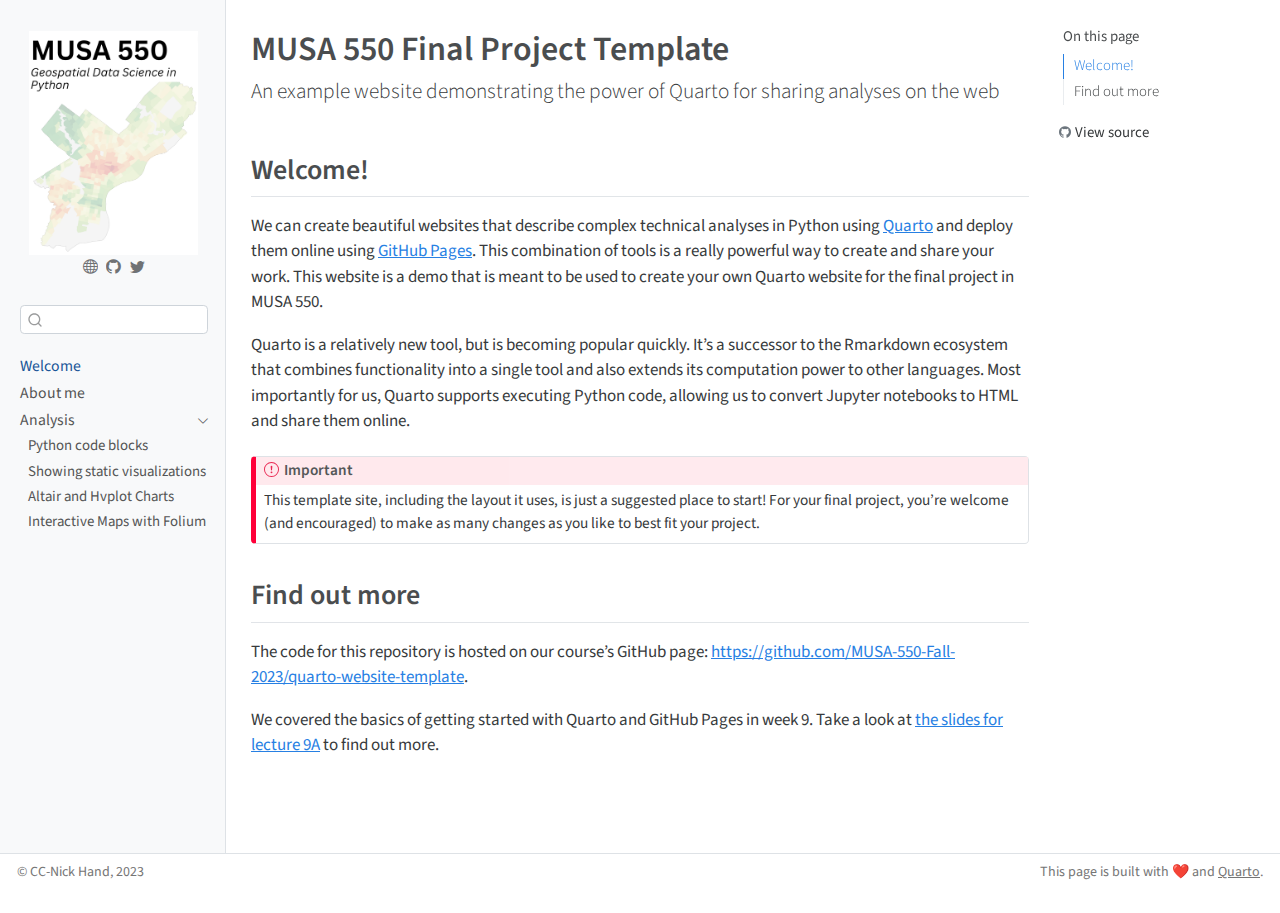
==== docs/index.html @ e38a80fb "Initial commit" ====
<!DOCTYPE html>
<html xmlns="http://www.w3.org/1999/xhtml" lang="en" xml:lang="en"><head>

<meta charset="utf-8">
<meta name="generator" content="quarto-1.3.450">

<meta name="viewport" content="width=device-width, initial-scale=1.0, user-scalable=yes">


<title>MUSA 550 Quarto Template - MUSA 550 Final Project Template</title>
<style>
code{white-space: pre-wrap;}
span.smallcaps{font-variant: small-caps;}
div.columns{display: flex; gap: min(4vw, 1.5em);}
div.column{flex: auto; overflow-x: auto;}
div.hanging-indent{margin-left: 1.5em; text-indent: -1.5em;}
ul.task-list{list-style: none;}
ul.task-list li input[type="checkbox"] {
  width: 0.8em;
  margin: 0 0.8em 0.2em -1em; /* quarto-specific, see https://github.com/quarto-dev/quarto-cli/issues/4556 */ 
  vertical-align: middle;
}
</style>


<script src="site_libs/quarto-nav/quarto-nav.js"></script>
<script src="site_libs/clipboard/clipboard.min.js"></script>
<script src="site_libs/quarto-search/autocomplete.umd.js"></script>
<script src="site_libs/quarto-search/fuse.min.js"></script>
<script src="site_libs/quarto-search/quarto-search.js"></script>
<meta name="quarto:offset" content="./">
<script src="site_libs/quarto-html/quarto.js"></script>
<script src="site_libs/quarto-html/popper.min.js"></script>
<script src="site_libs/quarto-html/tippy.umd.min.js"></script>
<script src="site_libs/quarto-html/anchor.min.js"></script>
<link href="site_libs/quarto-html/tippy.css" rel="stylesheet">
<link href="site_libs/quarto-html/quarto-syntax-highlighting.css" rel="stylesheet" id="quarto-text-highlighting-styles">
<script src="site_libs/bootstrap/bootstrap.min.js"></script>
<link href="site_libs/bootstrap/bootstrap-icons.css" rel="stylesheet">
<link href="site_libs/bootstrap/bootstrap.min.css" rel="stylesheet" id="quarto-bootstrap" data-mode="light">
<script id="quarto-search-options" type="application/json">{
  "location": "sidebar",
  "copy-button": false,
  "collapse-after": 3,
  "panel-placement": "start",
  "type": "textbox",
  "limit": 20,
  "language": {
    "search-no-results-text": "No results",
    "search-matching-documents-text": "matching documents",
    "search-copy-link-title": "Copy link to search",
    "search-hide-matches-text": "Hide additional matches",
    "search-more-match-text": "more match in this document",
    "search-more-matches-text": "more matches in this document",
    "search-clear-button-title": "Clear",
    "search-detached-cancel-button-title": "Cancel",
    "search-submit-button-title": "Submit",
    "search-label": "Search"
  }
}</script>


<link rel="stylesheet" href="styles.css">
</head>

<body class="nav-sidebar docked">

<div id="quarto-search-results"></div>
  <header id="quarto-header" class="headroom fixed-top">
  <nav class="quarto-secondary-nav">
    <div class="container-fluid d-flex">
      <button type="button" class="quarto-btn-toggle btn" data-bs-toggle="collapse" data-bs-target="#quarto-sidebar,#quarto-sidebar-glass" aria-controls="quarto-sidebar" aria-expanded="false" aria-label="Toggle sidebar navigation" onclick="if (window.quartoToggleHeadroom) { window.quartoToggleHeadroom(); }">
        <i class="bi bi-layout-text-sidebar-reverse"></i>
      </button>
      <nav class="quarto-page-breadcrumbs" aria-label="breadcrumb"><ol class="breadcrumb"><li class="breadcrumb-item"><a href="./index.html">Welcome</a></li></ol></nav>
      <a class="flex-grow-1" role="button" data-bs-toggle="collapse" data-bs-target="#quarto-sidebar,#quarto-sidebar-glass" aria-controls="quarto-sidebar" aria-expanded="false" aria-label="Toggle sidebar navigation" onclick="if (window.quartoToggleHeadroom) { window.quartoToggleHeadroom(); }">      
      </a>
      <button type="button" class="btn quarto-search-button" aria-label="" onclick="window.quartoOpenSearch();">
        <i class="bi bi-search"></i>
      </button>
    </div>
  </nav>
</header>
<!-- content -->
<div id="quarto-content" class="quarto-container page-columns page-rows-contents page-layout-article">
<!-- sidebar -->
  <nav id="quarto-sidebar" class="sidebar collapse collapse-horizontal sidebar-navigation docked overflow-auto">
    <div class="pt-lg-2 mt-2 text-center sidebar-header">
      <a href="./index.html" class="sidebar-logo-link">
      <img src="./images/course-icon.png" alt="" class="sidebar-logo py-0 d-lg-inline d-none">
      </a>
      <div class="sidebar-tools-main tools-wide">
    <a href="https://nickhand.dev" rel="" title="Personal Website" class="quarto-navigation-tool px-1" aria-label="Personal Website"><i class="bi bi-globe"></i></a>
    <a href="https://github.com/MUSA-550-Fall-2023/" rel="" title="MUSA 550 GitHub" class="quarto-navigation-tool px-1" aria-label="MUSA 550 GitHub"><i class="bi bi-github"></i></a>
    <a href="https://twitter.com/nicholashand" rel="" title="Nick Hand Twitter" class="quarto-navigation-tool px-1" aria-label="Nick Hand Twitter"><i class="bi bi-twitter"></i></a>
</div>
      </div>
        <div class="mt-2 flex-shrink-0 align-items-center">
        <div class="sidebar-search">
        <div id="quarto-search" class="" title="Search"></div>
        </div>
        </div>
    <div class="sidebar-menu-container"> 
    <ul class="list-unstyled mt-1">
        <li class="sidebar-item">
  <div class="sidebar-item-container"> 
  <a href="./index.html" class="sidebar-item-text sidebar-link active">
 <span class="menu-text">Welcome</span></a>
  </div>
</li>
        <li class="sidebar-item">
  <div class="sidebar-item-container"> 
  <a href="./about.html" class="sidebar-item-text sidebar-link">
 <span class="menu-text">About me</span></a>
  </div>
</li>
        <li class="sidebar-item sidebar-item-section">
      <div class="sidebar-item-container"> 
            <a href="./analysis/index.html" class="sidebar-item-text sidebar-link">
 <span class="menu-text">Analysis</span></a>
          <a class="sidebar-item-toggle text-start" data-bs-toggle="collapse" data-bs-target="#quarto-sidebar-section-1" aria-expanded="true" aria-label="Toggle section">
            <i class="bi bi-chevron-right ms-2"></i>
          </a> 
      </div>
      <ul id="quarto-sidebar-section-1" class="collapse list-unstyled sidebar-section depth1 show">  
          <li class="sidebar-item">
  <div class="sidebar-item-container"> 
  <a href="./analysis/1-python-code-blocks.html" class="sidebar-item-text sidebar-link">
 <span class="menu-text">Python code blocks</span></a>
  </div>
</li>
          <li class="sidebar-item">
  <div class="sidebar-item-container"> 
  <a href="./analysis/2-static-images.html" class="sidebar-item-text sidebar-link">
 <span class="menu-text">Showing static visualizations</span></a>
  </div>
</li>
          <li class="sidebar-item">
  <div class="sidebar-item-container"> 
  <a href="./analysis/3-altair-hvplot.html" class="sidebar-item-text sidebar-link">
 <span class="menu-text">Altair and Hvplot Charts</span></a>
  </div>
</li>
          <li class="sidebar-item">
  <div class="sidebar-item-container"> 
  <a href="./analysis/4-folium.html" class="sidebar-item-text sidebar-link">
 <span class="menu-text">Interactive Maps with Folium</span></a>
  </div>
</li>
      </ul>
  </li>
    </ul>
    </div>
</nav>
<div id="quarto-sidebar-glass" data-bs-toggle="collapse" data-bs-target="#quarto-sidebar,#quarto-sidebar-glass"></div>
<!-- margin-sidebar -->
    <div id="quarto-margin-sidebar" class="sidebar margin-sidebar">
        <nav id="TOC" role="doc-toc" class="toc-active">
    <h2 id="toc-title">On this page</h2>
   
  <ul>
  <li><a href="#welcome" id="toc-welcome" class="nav-link active" data-scroll-target="#welcome">Welcome!</a></li>
  <li><a href="#find-out-more" id="toc-find-out-more" class="nav-link" data-scroll-target="#find-out-more">Find out more</a></li>
  </ul>
<div class="toc-actions"><div><i class="bi bi-github"></i></div><div class="action-links"><p><a href="https://github.com/MUSA-550-Fall-2023/quarto-website-template/blob/main/index.qmd" class="toc-action">View source</a></p></div></div></nav>
    </div>
<!-- main -->
<main class="content" id="quarto-document-content">

<header id="title-block-header" class="quarto-title-block default">
<div class="quarto-title">
<h1 class="title">MUSA 550 Final Project Template</h1>
<p class="subtitle lead">An example website demonstrating the power of Quarto for sharing analyses on the web</p>
</div>



<div class="quarto-title-meta">

    
  
    
  </div>
  

</header>

<section id="welcome" class="level2">
<h2 class="anchored" data-anchor-id="welcome">Welcome!</h2>
<p>We can create beautiful websites that describe complex technical analyses in Python using <a href="https://quarto.org">Quarto</a> and deploy them online using <a href="https://pages.github.com/">GitHub Pages</a>. This combination of tools is a really powerful way to create and share your work. This website is a demo that is meant to be used to create your own Quarto website for the final project in MUSA 550.</p>
<p>Quarto is a relatively new tool, but is becoming popular quickly. It’s a successor to the Rmarkdown ecosystem that combines functionality into a single tool and also extends its computation power to other languages. Most importantly for us, Quarto supports executing Python code, allowing us to convert Jupyter notebooks to HTML and share them online.</p>
<div class="callout callout-style-default callout-important callout-titled">
<div class="callout-header d-flex align-content-center">
<div class="callout-icon-container">
<i class="callout-icon"></i>
</div>
<div class="callout-title-container flex-fill">
Important
</div>
</div>
<div class="callout-body-container callout-body">
<p>This template site, including the layout it uses, is just a suggested place to start! For your final project, you’re welcome (and encouraged) to make as many changes as you like to best fit your project.</p>
</div>
</div>
</section>
<section id="find-out-more" class="level2">
<h2 class="anchored" data-anchor-id="find-out-more">Find out more</h2>
<p>The code for this repository is hosted on our course’s GitHub page: <a href="https://github.com/MUSA-550-Fall-2023/quarto-website-template">https://github.com/MUSA-550-Fall-2023/quarto-website-template</a>.</p>
<p>We covered the basics of getting started with Quarto and GitHub Pages in week 9. Take a look at <a href="https://musa-550-fall-2023.github.io/content/week-9/lecture-9A.html">the slides for lecture 9A</a> to find out more.</p>


</section>

</main> <!-- /main -->
<script id="quarto-html-after-body" type="application/javascript">
window.document.addEventListener("DOMContentLoaded", function (event) {
  const toggleBodyColorMode = (bsSheetEl) => {
    const mode = bsSheetEl.getAttribute("data-mode");
    const bodyEl = window.document.querySelector("body");
    if (mode === "dark") {
      bodyEl.classList.add("quarto-dark");
      bodyEl.classList.remove("quarto-light");
    } else {
      bodyEl.classList.add("quarto-light");
      bodyEl.classList.remove("quarto-dark");
    }
  }
  const toggleBodyColorPrimary = () => {
    const bsSheetEl = window.document.querySelector("link#quarto-bootstrap");
    if (bsSheetEl) {
      toggleBodyColorMode(bsSheetEl);
    }
  }
  toggleBodyColorPrimary();  
  const icon = "";
  const anchorJS = new window.AnchorJS();
  anchorJS.options = {
    placement: 'right',
    icon: icon
  };
  anchorJS.add('.anchored');
  const isCodeAnnotation = (el) => {
    for (const clz of el.classList) {
      if (clz.startsWith('code-annotation-')) {                     
        return true;
      }
    }
    return false;
  }
  const clipboard = new window.ClipboardJS('.code-copy-button', {
    text: function(trigger) {
      const codeEl = trigger.previousElementSibling.cloneNode(true);
      for (const childEl of codeEl.children) {
        if (isCodeAnnotation(childEl)) {
          childEl.remove();
        }
      }
      return codeEl.innerText;
    }
  });
  clipboard.on('success', function(e) {
    // button target
    const button = e.trigger;
    // don't keep focus
    button.blur();
    // flash "checked"
    button.classList.add('code-copy-button-checked');
    var currentTitle = button.getAttribute("title");
    button.setAttribute("title", "Copied!");
    let tooltip;
    if (window.bootstrap) {
      button.setAttribute("data-bs-toggle", "tooltip");
      button.setAttribute("data-bs-placement", "left");
      button.setAttribute("data-bs-title", "Copied!");
      tooltip = new bootstrap.Tooltip(button, 
        { trigger: "manual", 
          customClass: "code-copy-button-tooltip",
          offset: [0, -8]});
      tooltip.show();    
    }
    setTimeout(function() {
      if (tooltip) {
        tooltip.hide();
        button.removeAttribute("data-bs-title");
        button.removeAttribute("data-bs-toggle");
        button.removeAttribute("data-bs-placement");
      }
      button.setAttribute("title", currentTitle);
      button.classList.remove('code-copy-button-checked');
    }, 1000);
    // clear code selection
    e.clearSelection();
  });
  function tippyHover(el, contentFn) {
    const config = {
      allowHTML: true,
      content: contentFn,
      maxWidth: 500,
      delay: 100,
      arrow: false,
      appendTo: function(el) {
          return el.parentElement;
      },
      interactive: true,
      interactiveBorder: 10,
      theme: 'quarto',
      placement: 'bottom-start'
    };
    window.tippy(el, config); 
  }
  const noterefs = window.document.querySelectorAll('a[role="doc-noteref"]');
  for (var i=0; i<noterefs.length; i++) {
    const ref = noterefs[i];
    tippyHover(ref, function() {
      // use id or data attribute instead here
      let href = ref.getAttribute('data-footnote-href') || ref.getAttribute('href');
      try { href = new URL(href).hash; } catch {}
      const id = href.replace(/^#\/?/, "");
      const note = window.document.getElementById(id);
      return note.innerHTML;
    });
  }
      let selectedAnnoteEl;
      const selectorForAnnotation = ( cell, annotation) => {
        let cellAttr = 'data-code-cell="' + cell + '"';
        let lineAttr = 'data-code-annotation="' +  annotation + '"';
        const selector = 'span[' + cellAttr + '][' + lineAttr + ']';
        return selector;
      }
      const selectCodeLines = (annoteEl) => {
        const doc = window.document;
        const targetCell = annoteEl.getAttribute("data-target-cell");
        const targetAnnotation = annoteEl.getAttribute("data-target-annotation");
        const annoteSpan = window.document.querySelector(selectorForAnnotation(targetCell, targetAnnotation));
        const lines = annoteSpan.getAttribute("data-code-lines").split(",");
        const lineIds = lines.map((line) => {
          return targetCell + "-" + line;
        })
        let top = null;
        let height = null;
        let parent = null;
        if (lineIds.length > 0) {
            //compute the position of the single el (top and bottom and make a div)
            const el = window.document.getElementById(lineIds[0]);
            top = el.offsetTop;
            height = el.offsetHeight;
            parent = el.parentElement.parentElement;
          if (lineIds.length > 1) {
            const lastEl = window.document.getElementById(lineIds[lineIds.length - 1]);
            const bottom = lastEl.offsetTop + lastEl.offsetHeight;
            height = bottom - top;
          }
          if (top !== null && height !== null && parent !== null) {
            // cook up a div (if necessary) and position it 
            let div = window.document.getElementById("code-annotation-line-highlight");
            if (div === null) {
              div = window.document.createElement("div");
              div.setAttribute("id", "code-annotation-line-highlight");
              div.style.position = 'absolute';
              parent.appendChild(div);
            }
            div.style.top = top - 2 + "px";
            div.style.height = height + 4 + "px";
            let gutterDiv = window.document.getElementById("code-annotation-line-highlight-gutter");
            if (gutterDiv === null) {
              gutterDiv = window.document.createElement("div");
              gutterDiv.setAttribute("id", "code-annotation-line-highlight-gutter");
              gutterDiv.style.position = 'absolute';
              const codeCell = window.document.getElementById(targetCell);
              const gutter = codeCell.querySelector('.code-annotation-gutter');
              gutter.appendChild(gutterDiv);
            }
            gutterDiv.style.top = top - 2 + "px";
            gutterDiv.style.height = height + 4 + "px";
          }
          selectedAnnoteEl = annoteEl;
        }
      };
      const unselectCodeLines = () => {
        const elementsIds = ["code-annotation-line-highlight", "code-annotation-line-highlight-gutter"];
        elementsIds.forEach((elId) => {
          const div = window.document.getElementById(elId);
          if (div) {
            div.remove();
          }
        });
        selectedAnnoteEl = undefined;
      };
      // Attach click handler to the DT
      const annoteDls = window.document.querySelectorAll('dt[data-target-cell]');
      for (const annoteDlNode of annoteDls) {
        annoteDlNode.addEventListener('click', (event) => {
          const clickedEl = event.target;
          if (clickedEl !== selectedAnnoteEl) {
            unselectCodeLines();
            const activeEl = window.document.querySelector('dt[data-target-cell].code-annotation-active');
            if (activeEl) {
              activeEl.classList.remove('code-annotation-active');
            }
            selectCodeLines(clickedEl);
            clickedEl.classList.add('code-annotation-active');
          } else {
            // Unselect the line
            unselectCodeLines();
            clickedEl.classList.remove('code-annotation-active');
          }
        });
      }
  const findCites = (el) => {
    const parentEl = el.parentElement;
    if (parentEl) {
      const cites = parentEl.dataset.cites;
      if (cites) {
        return {
          el,
          cites: cites.split(' ')
        };
      } else {
        return findCites(el.parentElement)
      }
    } else {
      return undefined;
    }
  };
  var bibliorefs = window.document.querySelectorAll('a[role="doc-biblioref"]');
  for (var i=0; i<bibliorefs.length; i++) {
    const ref = bibliorefs[i];
    const citeInfo = findCites(ref);
    if (citeInfo) {
      tippyHover(citeInfo.el, function() {
        var popup = window.document.createElement('div');
        citeInfo.cites.forEach(function(cite) {
          var citeDiv = window.document.createElement('div');
          citeDiv.classList.add('hanging-indent');
          citeDiv.classList.add('csl-entry');
          var biblioDiv = window.document.getElementById('ref-' + cite);
          if (biblioDiv) {
            citeDiv.innerHTML = biblioDiv.innerHTML;
          }
          popup.appendChild(citeDiv);
        });
        return popup.innerHTML;
      });
    }
  }
});
</script>
</div> <!-- /content -->
<footer class="footer">
  <div class="nav-footer">
    <div class="nav-footer-left">© CC-Nick Hand, 2023</div>   
    <div class="nav-footer-center">
      &nbsp;
    </div>
    <div class="nav-footer-right">This page is built with ❤️ and <a href="https://quarto.org/">Quarto</a>.</div>
  </div>
</footer>



</body></html>
---- docs/site_libs/quarto-html/tippy.css ----
.tippy-box[data-animation=fade][data-state=hidden]{opacity:0}[data-tippy-root]{max-width:calc(100vw - 10px)}.tippy-box{position:relative;background-color:#333;color:#fff;border-radius:4px;font-size:14px;line-height:1.4;white-space:normal;outline:0;transition-property:transform,visibility,opacity}.tippy-box[data-placement^=top]>.tippy-arrow{bottom:0}.tippy-box[data-placement^=top]>.tippy-arrow:before{bottom:-7px;left:0;border-width:8px 8px 0;border-top-color:initial;transform-origin:center top}.tippy-box[data-placement^=bottom]>.tippy-arrow{top:0}.tippy-box[data-placement^=bottom]>.tippy-arrow:before{top:-7px;left:0;border-width:0 8px 8px;border-bottom-color:initial;transform-origin:center bottom}.tippy-box[data-placement^=left]>.tippy-arrow{right:0}.tippy-box[data-placement^=left]>.tippy-arrow:before{border-width:8px 0 8px 8px;border-left-color:initial;right:-7px;transform-origin:center left}.tippy-box[data-placement^=right]>.tippy-arrow{left:0}.tippy-box[data-placement^=right]>.tippy-arrow:before{left:-7px;border-width:8px 8px 8px 0;border-right-color:initial;transform-origin:center right}.tippy-box[data-inertia][data-state=visible]{transition-timing-function:cubic-bezier(.54,1.5,.38,1.11)}.tippy-arrow{width:16px;height:16px;color:#333}.tippy-arrow:before{content:"";position:absolute;border-color:transparent;border-style:solid}.tippy-content{position:relative;padding:5px 9px;z-index:1}
---- docs/site_libs/quarto-html/quarto-syntax-highlighting.css ----
/* quarto syntax highlight colors */
:root {
  --quarto-hl-kw-color: #859900;
  --quarto-hl-fu-color: #268bd2;
  --quarto-hl-va-color: #268bd2;
  --quarto-hl-cf-color: #859900;
  --quarto-hl-op-color: #859900;
  --quarto-hl-bu-color: #cb4b16;
  --quarto-hl-ex-color: #268bd2;
  --quarto-hl-pp-color: #cb4b16;
  --quarto-hl-at-color: #268bd2;
  --quarto-hl-ch-color: #2aa198;
  --quarto-hl-sc-color: #dc322f;
  --quarto-hl-st-color: #2aa198;
  --quarto-hl-vs-color: #2aa198;
  --quarto-hl-ss-color: #dc322f;
  --quarto-hl-im-color: #2aa198;
  --quarto-hl-dt-color: #b58900;
  --quarto-hl-dv-color: #2aa198;
  --quarto-hl-bn-color: #2aa198;
  --quarto-hl-fl-color: #2aa198;
  --quarto-hl-cn-color: #2aa198;
  --quarto-hl-co-color: #93a1a1;
  --quarto-hl-do-color: #dc322f;
  --quarto-hl-an-color: #268bd2;
  --quarto-hl-cv-color: #2aa198;
  --quarto-hl-re-color: #268bd2;
  --quarto-hl-in-color: #b58900;
  --quarto-hl-wa-color: #cb4b16;
  --quarto-hl-al-color: #d33682;
  --quarto-hl-er-color: #dc322f;
}

/* other quarto variables */
:root {
  --quarto-font-monospace: SFMono-Regular, Menlo, Monaco, Consolas, "Liberation Mono", "Courier New", monospace;
}

pre > code.sourceCode > span {
  color: #657b83;
  font-style: inherit;
}

code span {
  color: #657b83;
  font-style: inherit;
}

code.sourceCode > span {
  color: #657b83;
  font-style: inherit;
}

div.sourceCode,
div.sourceCode pre.sourceCode {
  color: #657b83;
  font-style: inherit;
}

code span.kw {
  color: #859900;
  font-weight: bold;
}

code span.fu {
  color: #268bd2;
}

code span.va {
  color: #268bd2;
}

code span.cf {
  color: #859900;
  font-weight: bold;
}

code span.op {
  color: #859900;
}

code span.bu {
  color: #cb4b16;
}

code span.ex {
  color: #268bd2;
  font-weight: bold;
}

code span.pp {
  color: #cb4b16;
}

code span.at {
  color: #268bd2;
}

code span.ch {
  color: #2aa198;
}

code span.sc {
  color: #dc322f;
}

code span.st {
  color: #2aa198;
}

code span.vs {
  color: #2aa198;
}

code span.ss {
  color: #dc322f;
}

code span.im {
  color: #2aa198;
}

code span.dt {
  color: #b58900;
  font-weight: bold;
}

code span.dv {
  color: #2aa198;
}

code span.bn {
  color: #2aa198;
}

code span.fl {
  color: #2aa198;
}

code span.cn {
  color: #2aa198;
  font-weight: bold;
}

code span.co {
  color: #93a1a1;
  font-style: italic;
}

code span.do {
  color: #dc322f;
}

code span.an {
  color: #268bd2;
}

code span.cv {
  color: #2aa198;
}

code span.re {
  color: #268bd2;
  background-color: #eee8d5;
}

code span.in {
  color: #b58900;
}

code span.wa {
  color: #cb4b16;
}

code span.al {
  color: #d33682;
  font-weight: bold;
}

code span.er {
  color: #dc322f;
  text-decoration: underline;
}

.prevent-inlining {
  content: "</";
}

/*# sourceMappingURL=debc5d5d77c3f9108843748ff7464032.css.map */
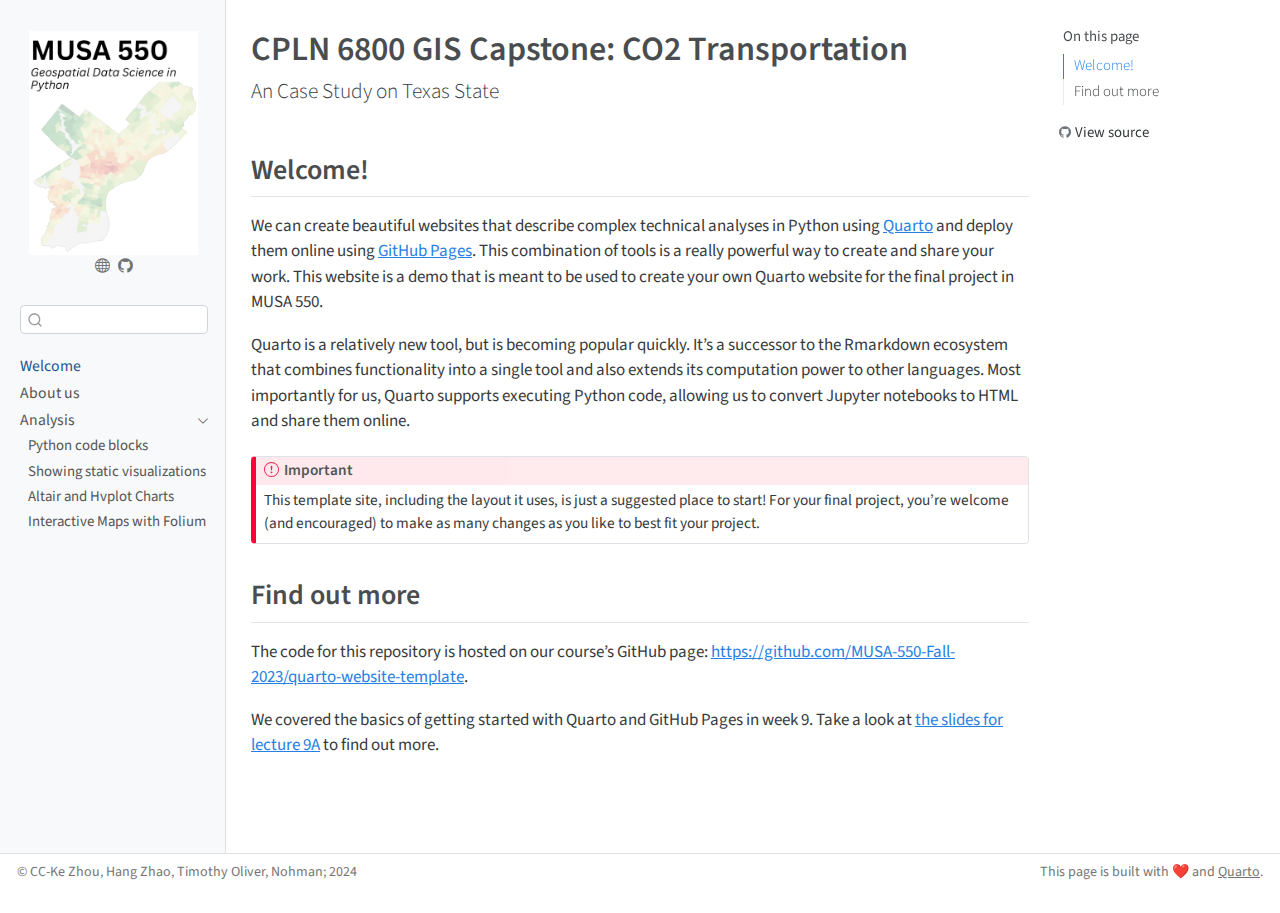
==== commit de8010bc: "try 1" ====
--- a/docs/index.html
+++ b/docs/index.html
@@ -7,7 +7,7 @@
 <meta name="viewport" content="width=device-width, initial-scale=1.0, user-scalable=yes">
 
 
-<title>MUSA 550 Quarto Template - MUSA 550 Final Project Template</title>
+<title>CPLN6800 GIS Capstone - CPLN 6800 GIS Capstone: CO2 Transportation</title>
 <style>
 code{white-space: pre-wrap;}
 span.smallcaps{font-variant: small-caps;}
@@ -89,10 +89,9 @@
       <a href="./index.html" class="sidebar-logo-link">
       <img src="./images/course-icon.png" alt="" class="sidebar-logo py-0 d-lg-inline d-none">
       </a>
-      <div class="sidebar-tools-main tools-wide">
-    <a href="https://nickhand.dev" rel="" title="Personal Website" class="quarto-navigation-tool px-1" aria-label="Personal Website"><i class="bi bi-globe"></i></a>
-    <a href="https://github.com/MUSA-550-Fall-2023/" rel="" title="MUSA 550 GitHub" class="quarto-navigation-tool px-1" aria-label="MUSA 550 GitHub"><i class="bi bi-github"></i></a>
-    <a href="https://twitter.com/nicholashand" rel="" title="Nick Hand Twitter" class="quarto-navigation-tool px-1" aria-label="Nick Hand Twitter"><i class="bi bi-twitter"></i></a>
+      <div class="sidebar-tools-main">
+    <a href="https://ceclab.seas.upenn.edu/" rel="" title="Clean Energy Conversion Lab, Kleinman Center for Energy Policy" class="quarto-navigation-tool px-1" aria-label="Clean Energy Conversion Lab, Kleinman Center for Energy Policy"><i class="bi bi-globe"></i></a>
+    <a href="https://github.com/Cyanhang/CPLN6800" rel="" title="GitHub" class="quarto-navigation-tool px-1" aria-label="GitHub"><i class="bi bi-github"></i></a>
 </div>
       </div>
         <div class="mt-2 flex-shrink-0 align-items-center">
@@ -111,7 +110,7 @@
         <li class="sidebar-item">
   <div class="sidebar-item-container"> 
   <a href="./about.html" class="sidebar-item-text sidebar-link">
- <span class="menu-text">About me</span></a>
+ <span class="menu-text">About us</span></a>
   </div>
 </li>
         <li class="sidebar-item sidebar-item-section">
@@ -162,15 +161,15 @@
   <li><a href="#welcome" id="toc-welcome" class="nav-link active" data-scroll-target="#welcome">Welcome!</a></li>
   <li><a href="#find-out-more" id="toc-find-out-more" class="nav-link" data-scroll-target="#find-out-more">Find out more</a></li>
   </ul>
-<div class="toc-actions"><div><i class="bi bi-github"></i></div><div class="action-links"><p><a href="https://github.com/MUSA-550-Fall-2023/quarto-website-template/blob/main/index.qmd" class="toc-action">View source</a></p></div></div></nav>
+<div class="toc-actions"><div><i class="bi bi-github"></i></div><div class="action-links"><p><a href="https://github.com/Cyanhang/CPLN6800/blob/main/index.qmd" class="toc-action">View source</a></p></div></div></nav>
     </div>
 <!-- main -->
 <main class="content" id="quarto-document-content">
 
 <header id="title-block-header" class="quarto-title-block default">
 <div class="quarto-title">
-<h1 class="title">MUSA 550 Final Project Template</h1>
-<p class="subtitle lead">An example website demonstrating the power of Quarto for sharing analyses on the web</p>
+<h1 class="title">CPLN 6800 GIS Capstone: CO2 Transportation</h1>
+<p class="subtitle lead">An Case Study on Texas State</p>
 </div>
 
 
@@ -448,7 +447,7 @@
 </div> <!-- /content -->
 <footer class="footer">
   <div class="nav-footer">
-    <div class="nav-footer-left">© CC-Nick Hand, 2023</div>   
+    <div class="nav-footer-left">© CC-Ke Zhou, Hang Zhao, Timothy Oliver, Nohman; 2024</div>   
     <div class="nav-footer-center">
       &nbsp;
     </div>
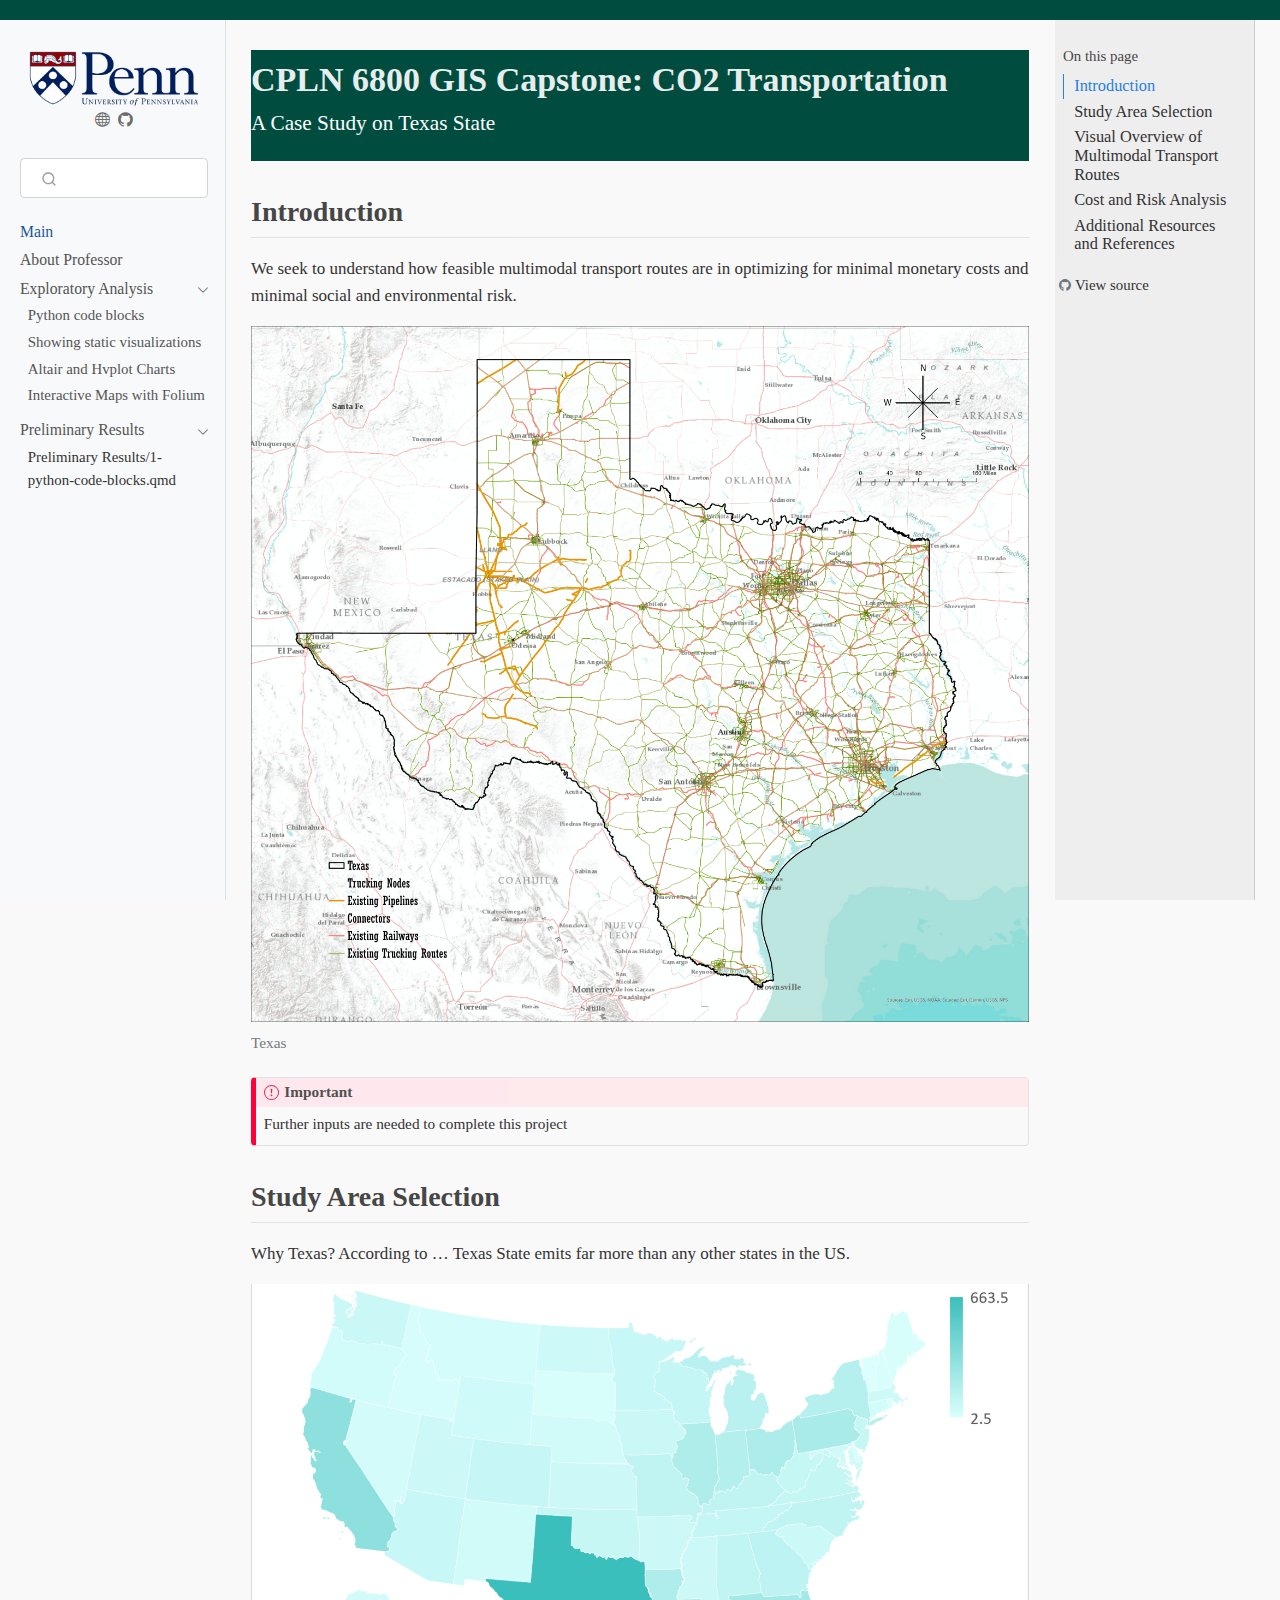
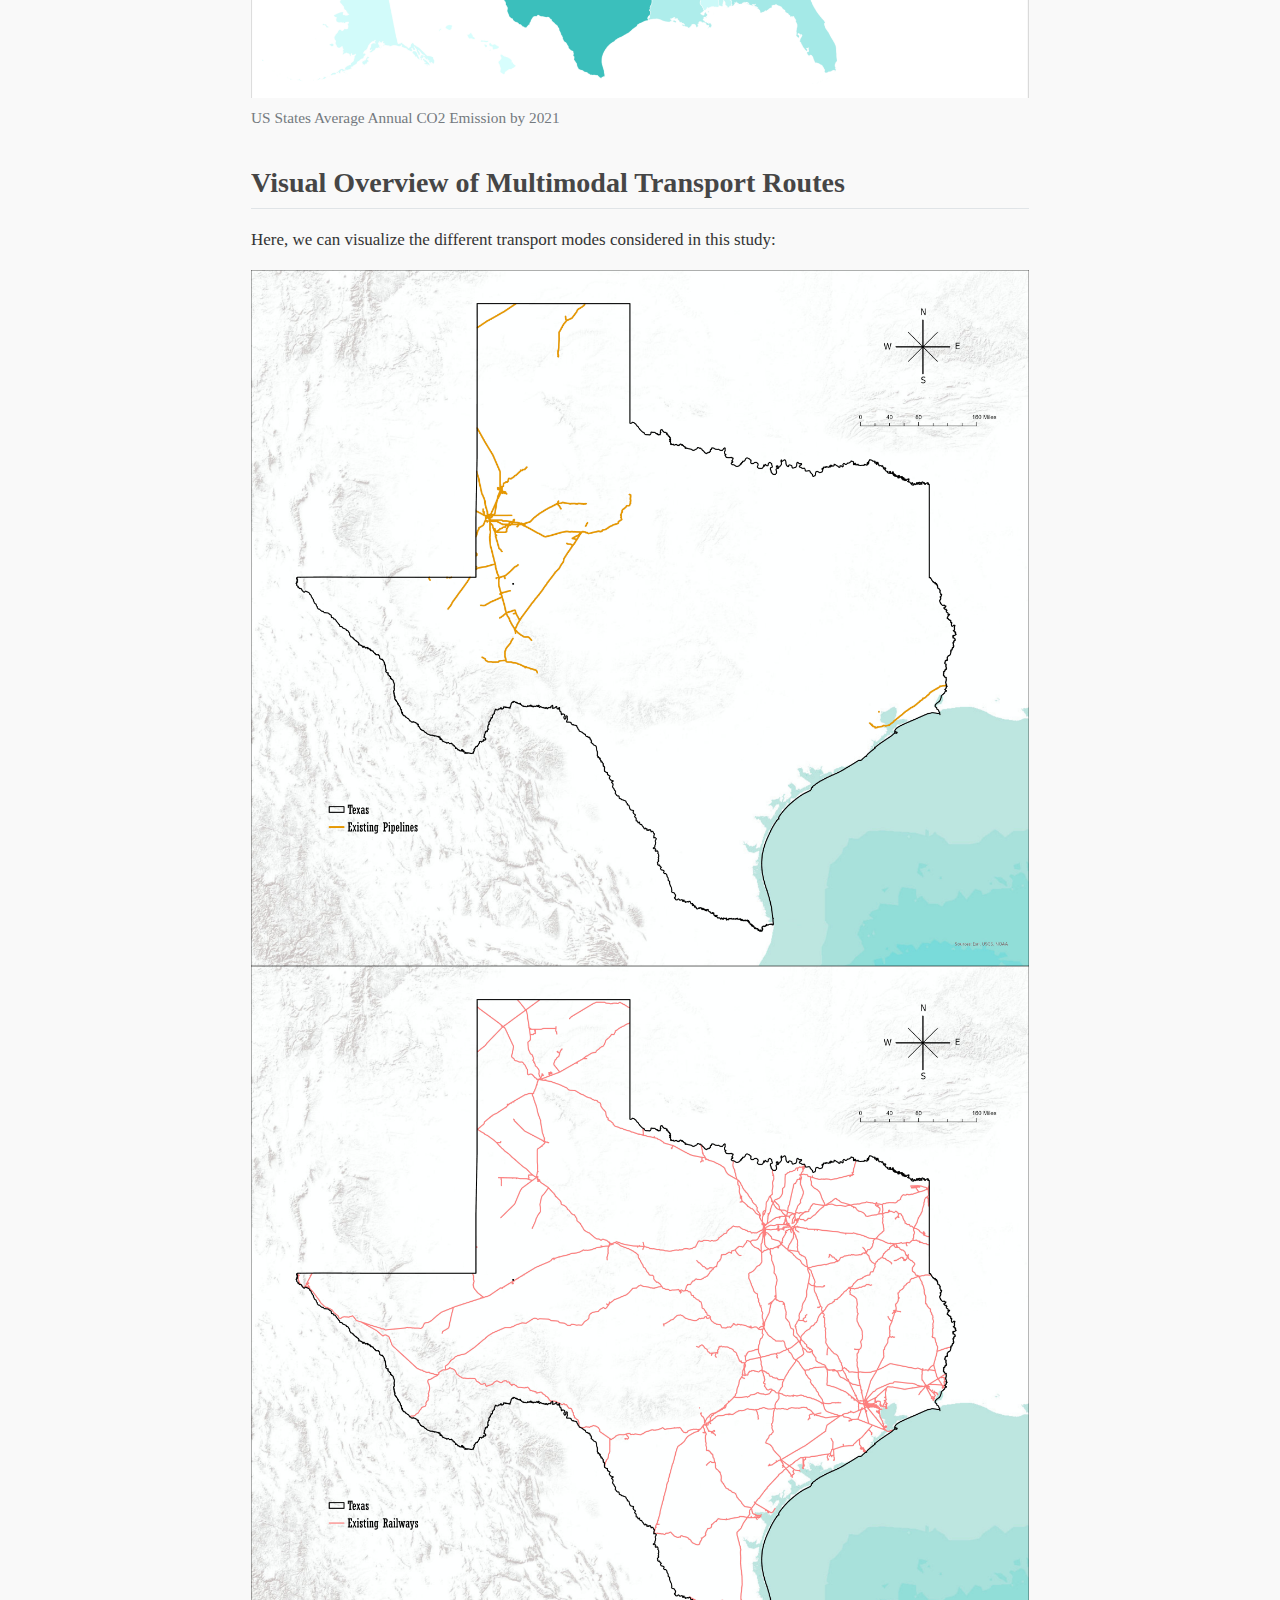
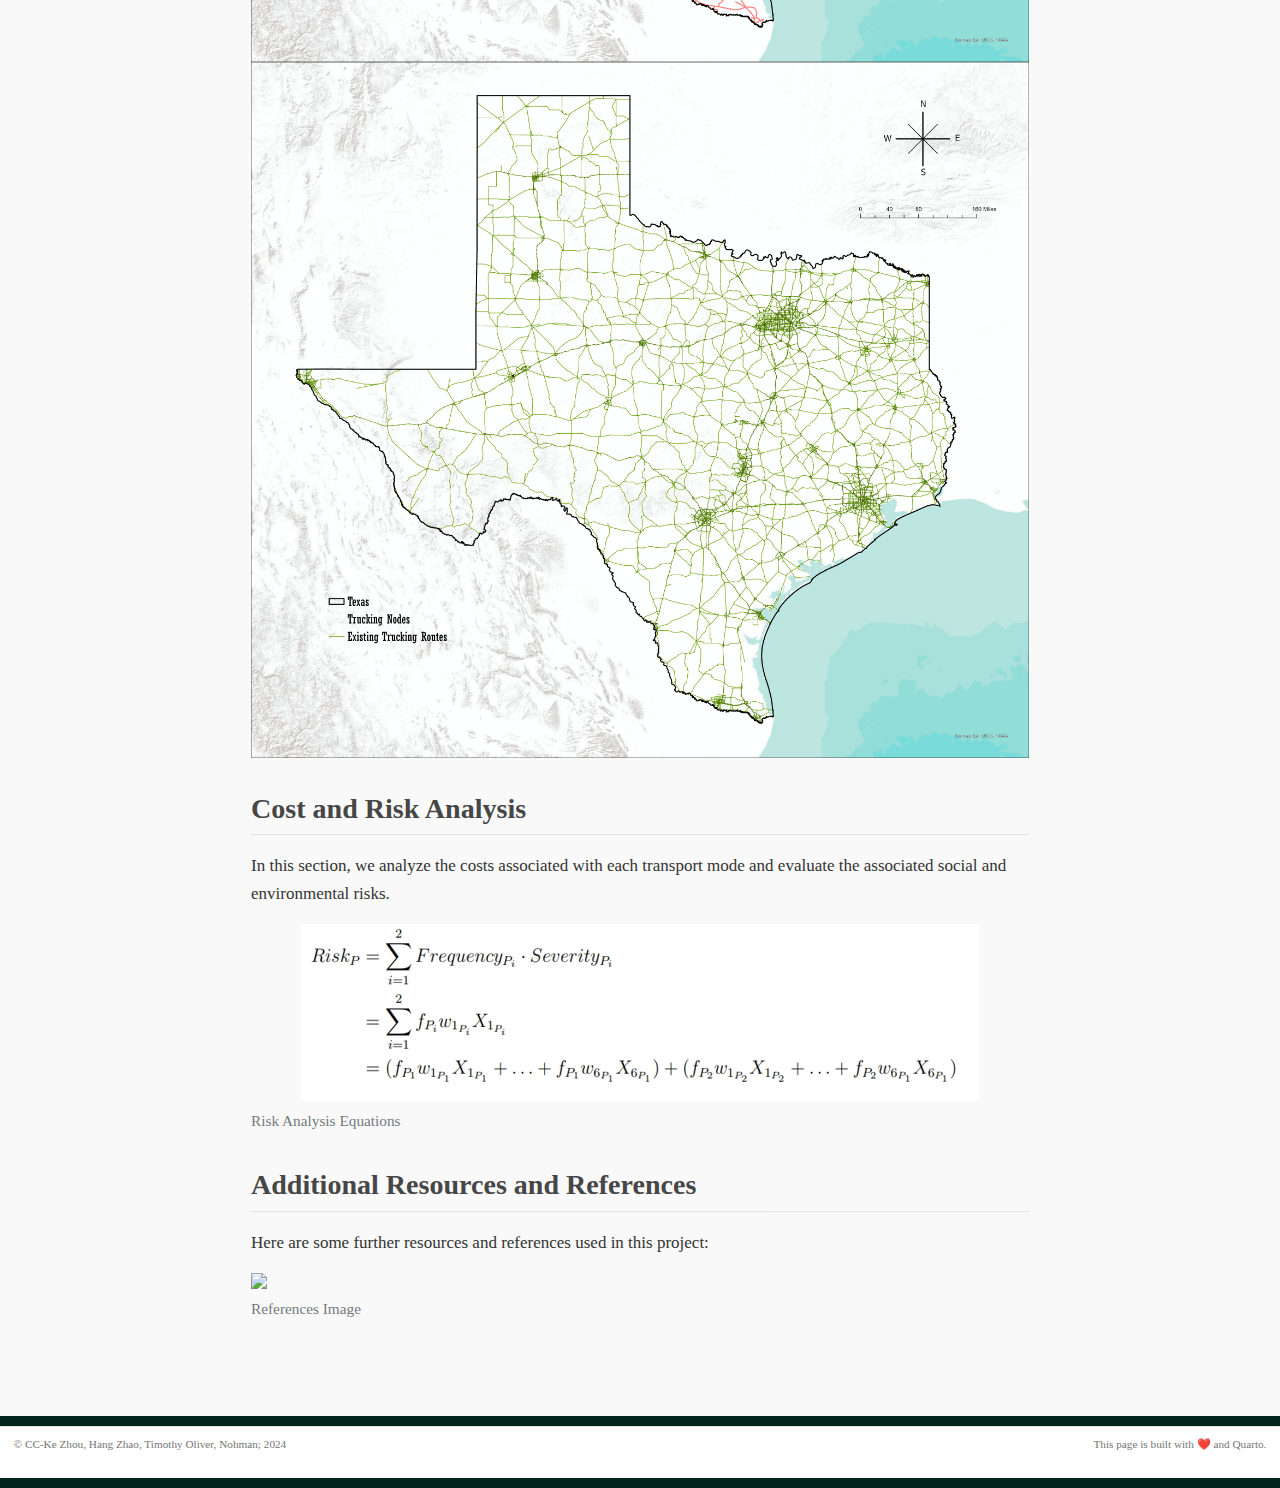
==== commit 83b47ca7: "try2" ====
--- a/docs/index.html
+++ b/docs/index.html
@@ -72,7 +72,7 @@
       <button type="button" class="quarto-btn-toggle btn" data-bs-toggle="collapse" data-bs-target="#quarto-sidebar,#quarto-sidebar-glass" aria-controls="quarto-sidebar" aria-expanded="false" aria-label="Toggle sidebar navigation" onclick="if (window.quartoToggleHeadroom) { window.quartoToggleHeadroom(); }">
         <i class="bi bi-layout-text-sidebar-reverse"></i>
       </button>
-      <nav class="quarto-page-breadcrumbs" aria-label="breadcrumb"><ol class="breadcrumb"><li class="breadcrumb-item"><a href="./index.html">Welcome</a></li></ol></nav>
+      <nav class="quarto-page-breadcrumbs" aria-label="breadcrumb"><ol class="breadcrumb"><li class="breadcrumb-item"><a href="./index.html">Main</a></li></ol></nav>
       <a class="flex-grow-1" role="button" data-bs-toggle="collapse" data-bs-target="#quarto-sidebar,#quarto-sidebar-glass" aria-controls="quarto-sidebar" aria-expanded="false" aria-label="Toggle sidebar navigation" onclick="if (window.quartoToggleHeadroom) { window.quartoToggleHeadroom(); }">      
       </a>
       <button type="button" class="btn quarto-search-button" aria-label="" onclick="window.quartoOpenSearch();">
@@ -87,7 +87,7 @@
   <nav id="quarto-sidebar" class="sidebar collapse collapse-horizontal sidebar-navigation docked overflow-auto">
     <div class="pt-lg-2 mt-2 text-center sidebar-header">
       <a href="./index.html" class="sidebar-logo-link">
-      <img src="./images/course-icon.png" alt="" class="sidebar-logo py-0 d-lg-inline d-none">
+      <img src="./images/UPenn.png" alt="" class="sidebar-logo py-0 d-lg-inline d-none">
       </a>
       <div class="sidebar-tools-main">
     <a href="https://ceclab.seas.upenn.edu/" rel="" title="Clean Energy Conversion Lab, Kleinman Center for Energy Policy" class="quarto-navigation-tool px-1" aria-label="Clean Energy Conversion Lab, Kleinman Center for Energy Policy"><i class="bi bi-globe"></i></a>
@@ -104,19 +104,19 @@
         <li class="sidebar-item">
   <div class="sidebar-item-container"> 
   <a href="./index.html" class="sidebar-item-text sidebar-link active">
- <span class="menu-text">Welcome</span></a>
+ <span class="menu-text">Main</span></a>
   </div>
 </li>
         <li class="sidebar-item">
   <div class="sidebar-item-container"> 
   <a href="./about.html" class="sidebar-item-text sidebar-link">
- <span class="menu-text">About us</span></a>
+ <span class="menu-text">About Professor</span></a>
   </div>
 </li>
         <li class="sidebar-item sidebar-item-section">
       <div class="sidebar-item-container"> 
-            <a href="./analysis/index.html" class="sidebar-item-text sidebar-link">
- <span class="menu-text">Analysis</span></a>
+            <a href="./Exploratory Analysis/index.html" class="sidebar-item-text sidebar-link">
+ <span class="menu-text">Exploratory Analysis</span></a>
           <a class="sidebar-item-toggle text-start" data-bs-toggle="collapse" data-bs-target="#quarto-sidebar-section-1" aria-expanded="true" aria-label="Toggle section">
             <i class="bi bi-chevron-right ms-2"></i>
           </a> 
@@ -124,28 +124,42 @@
       <ul id="quarto-sidebar-section-1" class="collapse list-unstyled sidebar-section depth1 show">  
           <li class="sidebar-item">
   <div class="sidebar-item-container"> 
-  <a href="./analysis/1-python-code-blocks.html" class="sidebar-item-text sidebar-link">
+  <a href="./Exploratory Analysis/1-python-code-blocks.html" class="sidebar-item-text sidebar-link">
  <span class="menu-text">Python code blocks</span></a>
   </div>
 </li>
           <li class="sidebar-item">
   <div class="sidebar-item-container"> 
-  <a href="./analysis/2-static-images.html" class="sidebar-item-text sidebar-link">
+  <a href="./Exploratory Analysis/2-static-images.html" class="sidebar-item-text sidebar-link">
  <span class="menu-text">Showing static visualizations</span></a>
   </div>
 </li>
           <li class="sidebar-item">
   <div class="sidebar-item-container"> 
-  <a href="./analysis/3-altair-hvplot.html" class="sidebar-item-text sidebar-link">
+  <a href="./Exploratory Analysis/3-altair-hvplot.html" class="sidebar-item-text sidebar-link">
  <span class="menu-text">Altair and Hvplot Charts</span></a>
   </div>
 </li>
           <li class="sidebar-item">
   <div class="sidebar-item-container"> 
-  <a href="./analysis/4-folium.html" class="sidebar-item-text sidebar-link">
+  <a href="./Exploratory Analysis/4-folium.html" class="sidebar-item-text sidebar-link">
  <span class="menu-text">Interactive Maps with Folium</span></a>
   </div>
 </li>
+      </ul>
+  </li>
+        <li class="sidebar-item sidebar-item-section">
+      <div class="sidebar-item-container"> 
+            <a href="./Preliminary Results/index.html" class="sidebar-item-text sidebar-link">
+ <span class="menu-text">Preliminary Results</span></a>
+          <a class="sidebar-item-toggle text-start" data-bs-toggle="collapse" data-bs-target="#quarto-sidebar-section-2" aria-expanded="true" aria-label="Toggle section">
+            <i class="bi bi-chevron-right ms-2"></i>
+          </a> 
+      </div>
+      <ul id="quarto-sidebar-section-2" class="collapse list-unstyled sidebar-section depth1 show">  
+          <li class="sidebar-item">
+ <span class="menu-text">Preliminary Results/1-python-code-blocks.qmd</span>
+  </li>
       </ul>
   </li>
     </ul>
@@ -158,8 +172,11 @@
     <h2 id="toc-title">On this page</h2>
    
   <ul>
-  <li><a href="#welcome" id="toc-welcome" class="nav-link active" data-scroll-target="#welcome">Welcome!</a></li>
-  <li><a href="#find-out-more" id="toc-find-out-more" class="nav-link" data-scroll-target="#find-out-more">Find out more</a></li>
+  <li><a href="#introduction" id="toc-introduction" class="nav-link active" data-scroll-target="#introduction">Introduction</a></li>
+  <li><a href="#study-area-selection" id="toc-study-area-selection" class="nav-link" data-scroll-target="#study-area-selection">Study Area Selection</a></li>
+  <li><a href="#visual-overview-of-multimodal-transport-routes" id="toc-visual-overview-of-multimodal-transport-routes" class="nav-link" data-scroll-target="#visual-overview-of-multimodal-transport-routes">Visual Overview of Multimodal Transport Routes</a></li>
+  <li><a href="#cost-and-risk-analysis" id="toc-cost-and-risk-analysis" class="nav-link" data-scroll-target="#cost-and-risk-analysis">Cost and Risk Analysis</a></li>
+  <li><a href="#additional-resources-and-references" id="toc-additional-resources-and-references" class="nav-link" data-scroll-target="#additional-resources-and-references">Additional Resources and References</a></li>
   </ul>
 <div class="toc-actions"><div><i class="bi bi-github"></i></div><div class="action-links"><p><a href="https://github.com/Cyanhang/CPLN6800/blob/main/index.qmd" class="toc-action">View source</a></p></div></div></nav>
     </div>
@@ -169,7 +186,7 @@
 <header id="title-block-header" class="quarto-title-block default">
 <div class="quarto-title">
 <h1 class="title">CPLN 6800 GIS Capstone: CO2 Transportation</h1>
-<p class="subtitle lead">An Case Study on Texas State</p>
+<p class="subtitle lead">A Case Study on Texas State</p>
 </div>
 
 
@@ -184,10 +201,15 @@
 
 </header>
 
-<section id="welcome" class="level2">
-<h2 class="anchored" data-anchor-id="welcome">Welcome!</h2>
-<p>We can create beautiful websites that describe complex technical analyses in Python using <a href="https://quarto.org">Quarto</a> and deploy them online using <a href="https://pages.github.com/">GitHub Pages</a>. This combination of tools is a really powerful way to create and share your work. This website is a demo that is meant to be used to create your own Quarto website for the final project in MUSA 550.</p>
-<p>Quarto is a relatively new tool, but is becoming popular quickly. It’s a successor to the Rmarkdown ecosystem that combines functionality into a single tool and also extends its computation power to other languages. Most importantly for us, Quarto supports executing Python code, allowing us to convert Jupyter notebooks to HTML and share them online.</p>
+<section id="introduction" class="level2">
+<h2 class="anchored" data-anchor-id="introduction">Introduction</h2>
+<p>We seek to understand how feasible multimodal transport routes are in optimizing for minimal monetary costs and minimal social and environmental risk.</p>
+<div class="quarto-figure quarto-figure-center">
+<figure class="figure">
+<p><img src="images/texas2.jpg" class="img-fluid figure-img"></p>
+<figcaption class="figure-caption">Texas</figcaption>
+</figure>
+</div>
 <div class="callout callout-style-default callout-important callout-titled">
 <div class="callout-header d-flex align-content-center">
 <div class="callout-icon-container">
@@ -198,14 +220,44 @@
 </div>
 </div>
 <div class="callout-body-container callout-body">
-<p>This template site, including the layout it uses, is just a suggested place to start! For your final project, you’re welcome (and encouraged) to make as many changes as you like to best fit your project.</p>
+<p>Further inputs are needed to complete this project</p>
 </div>
 </div>
 </section>
-<section id="find-out-more" class="level2">
-<h2 class="anchored" data-anchor-id="find-out-more">Find out more</h2>
-<p>The code for this repository is hosted on our course’s GitHub page: <a href="https://github.com/MUSA-550-Fall-2023/quarto-website-template">https://github.com/MUSA-550-Fall-2023/quarto-website-template</a>.</p>
-<p>We covered the basics of getting started with Quarto and GitHub Pages in week 9. Take a look at <a href="https://musa-550-fall-2023.github.io/content/week-9/lecture-9A.html">the slides for lecture 9A</a> to find out more.</p>
+<section id="study-area-selection" class="level2">
+<h2 class="anchored" data-anchor-id="study-area-selection">Study Area Selection</h2>
+<p>Why Texas? According to … Texas State emits far more than any other states in the US.</p>
+<div class="quarto-figure quarto-figure-center">
+<figure class="figure">
+<p><img src="images/US-co2-state.png" class="img-fluid figure-img"></p>
+<figcaption class="figure-caption">US States Average Annual CO2 Emission by 2021</figcaption>
+</figure>
+</div>
+</section>
+<section id="visual-overview-of-multimodal-transport-routes" class="level2">
+<h2 class="anchored" data-anchor-id="visual-overview-of-multimodal-transport-routes">Visual Overview of Multimodal Transport Routes</h2>
+<p>Here, we can visualize the different transport modes considered in this study:</p>
+<p><img src="images/texas_pipe.jpg" class="img-fluid" alt="Transport Mode Route Map - Pipe"> <img src="images/texas_rail.jpg" class="img-fluid" alt="Transport Mode Route Map - Rail"> <img src="images/texas_truck.jpg" class="img-fluid" alt="Transport Mode Route Map - Truck"></p>
+</section>
+<section id="cost-and-risk-analysis" class="level2">
+<h2 class="anchored" data-anchor-id="cost-and-risk-analysis">Cost and Risk Analysis</h2>
+<p>In this section, we analyze the costs associated with each transport mode and evaluate the associated social and environmental risks.</p>
+<div class="quarto-figure quarto-figure-center">
+<figure class="figure">
+<p><img src="images/Risk Equations.png" class="img-fluid figure-img"></p>
+<figcaption class="figure-caption">Risk Analysis Equations</figcaption>
+</figure>
+</div>
+</section>
+<section id="additional-resources-and-references" class="level2">
+<h2 class="anchored" data-anchor-id="additional-resources-and-references">Additional Resources and References</h2>
+<p>Here are some further resources and references used in this project:</p>
+<div class="quarto-figure quarto-figure-center">
+<figure class="figure">
+<p><img src="path/to/your/references-image.png" class="img-fluid figure-img"></p>
+<figcaption class="figure-caption">References Image</figcaption>
+</figure>
+</div>
 
 
 </section>
--- a/docs/styles.css
+++ b/docs/styles.css
@@ -1 +1,87 @@
 /* css styles */
+/* General body styles */
+body {
+    font-family: 'Merriweather', serif;
+    color: #333333;
+    background-color: #f9f9f9;
+    line-height: 1.6;
+}
+
+/* Header styles */
+header {
+    background-color: #004D40;
+    color: #ffffff;
+    padding: 10px 0;
+}
+
+/* Footer styles */
+footer {
+    background-color: #00251a;
+    color: #ffffff;
+    padding: 10px 0;
+    text-align: center;
+    font-size: 0.8em;
+}
+
+/* Sidebar customization */
+.sidebar {
+    background-color: #eeeeee;
+    border-right: 1px solid #cccccc;
+}
+
+/* Hyperlinks styling */
+a {
+    color: #00695C;
+    text-decoration: none; /* Removes underline */
+}
+
+a:hover {
+    text-decoration: underline; /* Adds underline on hover */
+}
+
+/* Custom styles for navigation links */
+.nav-link {
+    font-size: 1.1em;
+    color: #00575b;
+}
+
+/* Styling for tables */
+table {
+    width: 100%;
+    border-collapse: collapse;
+}
+
+th, td {
+    padding: 8px;
+    border: 1px solid #dddddd;
+    text-align: left;
+}
+
+/* Styling for images */
+img {
+    max-width: 100%;
+    height: auto;
+    display: block;
+    margin: 0 auto; /* Centers images */
+}
+
+/* Enhancements for code blocks */
+pre code {
+    background-color: #e0f2f1;
+    border-radius: 5px;
+    padding: 10px;
+}
+
+/* Adjustments for buttons */
+button {
+    background-color: #009688;
+    color: white;
+    border: none;
+    padding: 10px 20px;
+    border-radius: 5px;
+    cursor: pointer;
+}
+
+button:hover {
+    background-color: #00897b;
+}
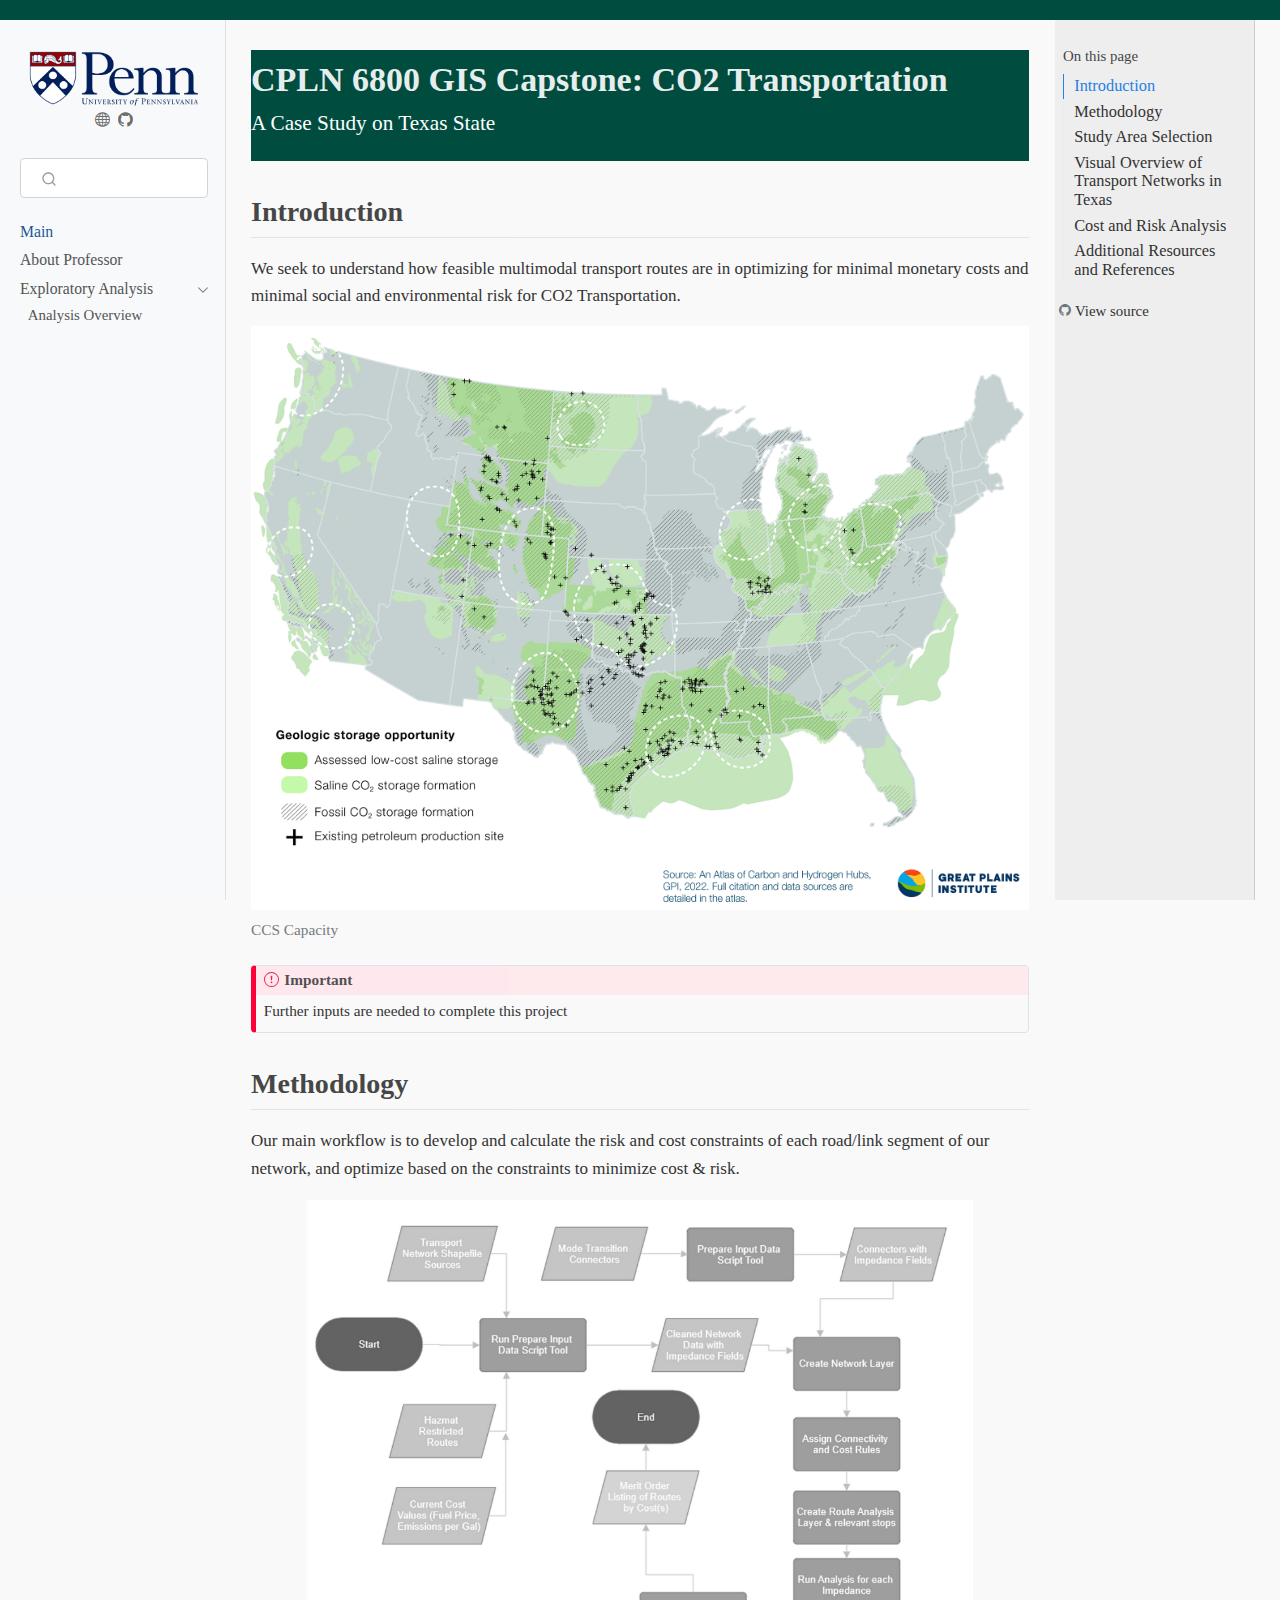
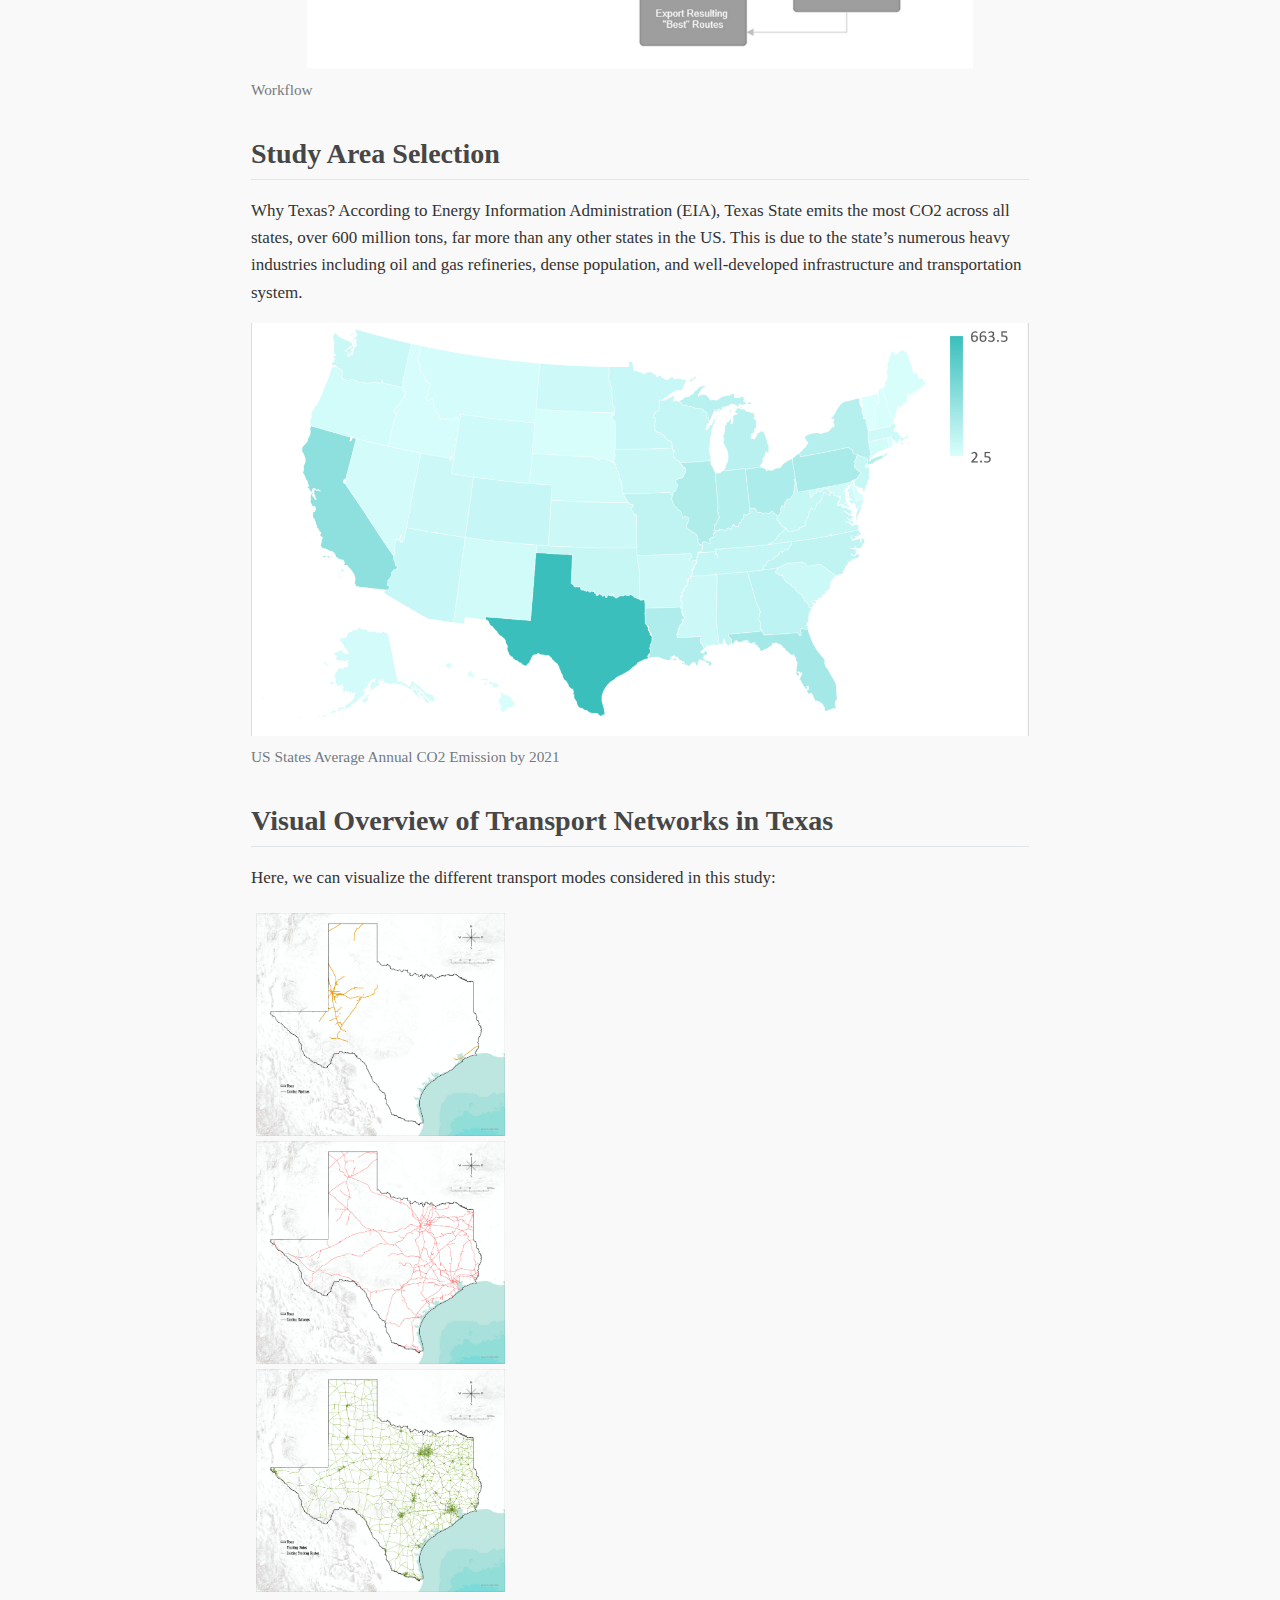
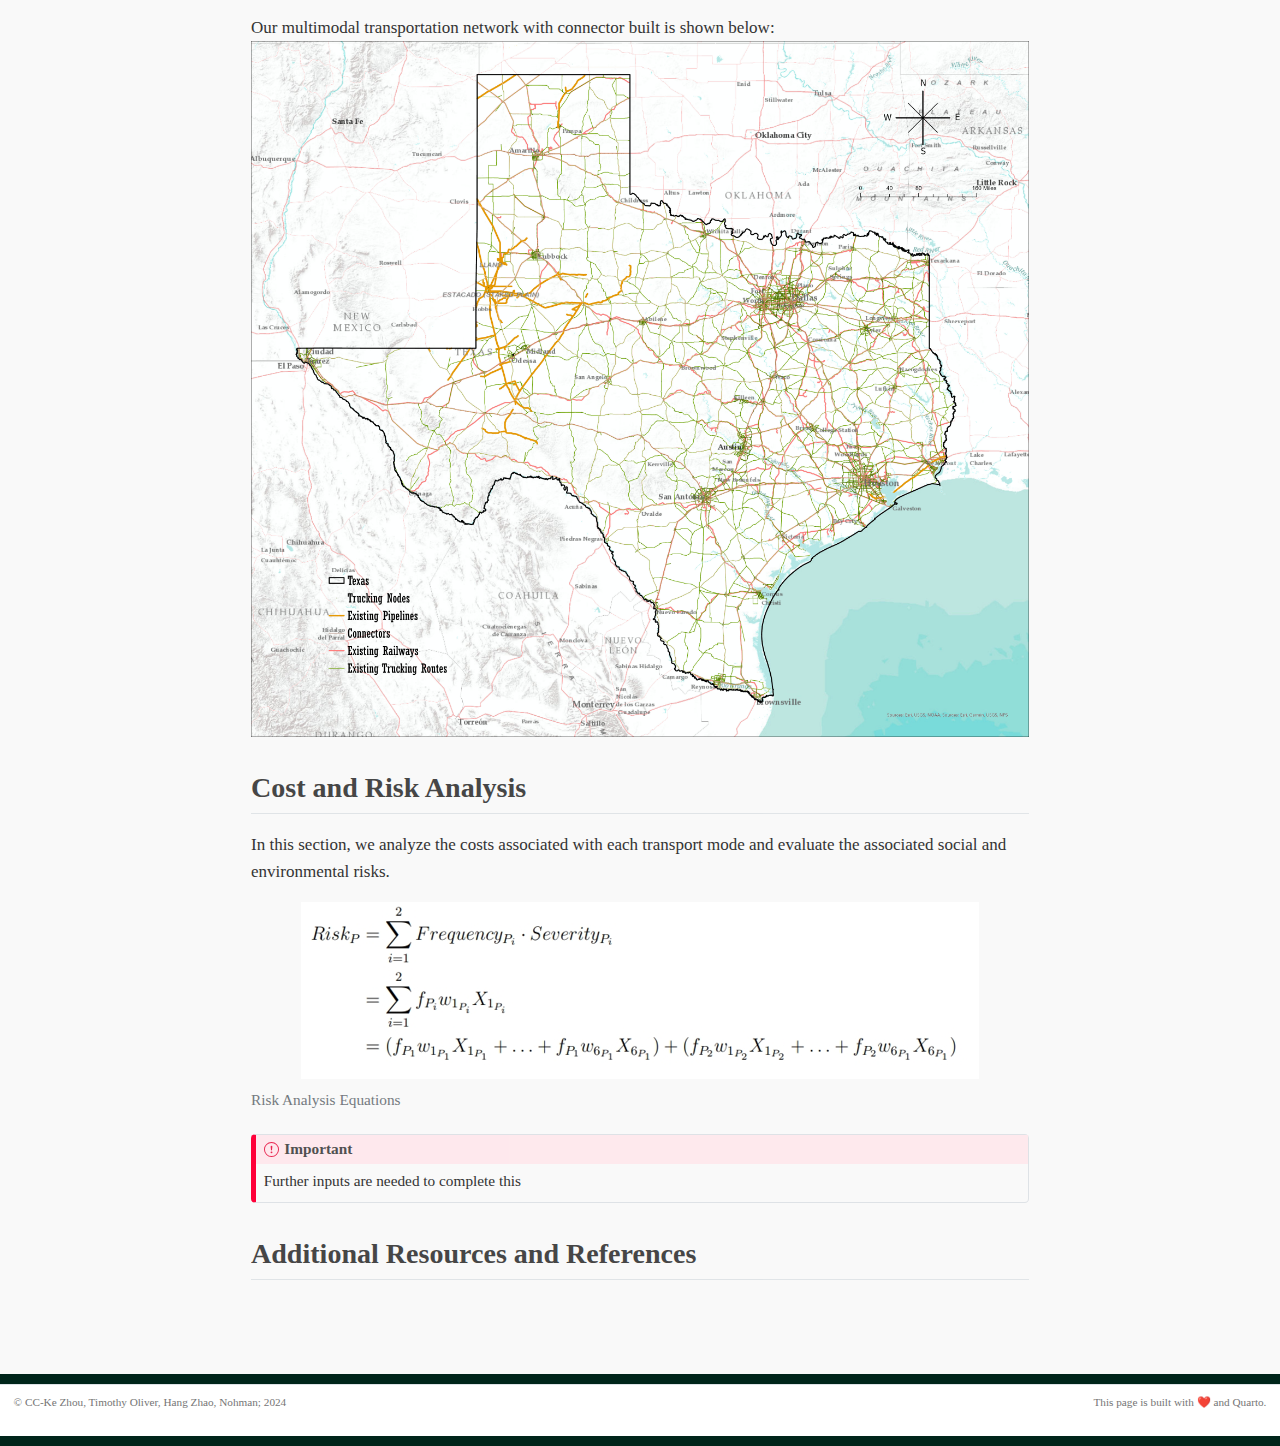
==== commit 4efb377b: "2nd change" ====
--- a/docs/index.html
+++ b/docs/index.html
@@ -115,7 +115,7 @@
 </li>
         <li class="sidebar-item sidebar-item-section">
       <div class="sidebar-item-container"> 
-            <a href="./Exploratory Analysis/index.html" class="sidebar-item-text sidebar-link">
+            <a class="sidebar-item-text sidebar-link text-start" data-bs-toggle="collapse" data-bs-target="#quarto-sidebar-section-1" aria-expanded="true">
  <span class="menu-text">Exploratory Analysis</span></a>
           <a class="sidebar-item-toggle text-start" data-bs-toggle="collapse" data-bs-target="#quarto-sidebar-section-1" aria-expanded="true" aria-label="Toggle section">
             <i class="bi bi-chevron-right ms-2"></i>
@@ -124,42 +124,10 @@
       <ul id="quarto-sidebar-section-1" class="collapse list-unstyled sidebar-section depth1 show">  
           <li class="sidebar-item">
   <div class="sidebar-item-container"> 
-  <a href="./Exploratory Analysis/1-python-code-blocks.html" class="sidebar-item-text sidebar-link">
- <span class="menu-text">Python code blocks</span></a>
+  <a href="./Exploratory Analysis/index.html" class="sidebar-item-text sidebar-link">
+ <span class="menu-text">Analysis Overview</span></a>
   </div>
 </li>
-          <li class="sidebar-item">
-  <div class="sidebar-item-container"> 
-  <a href="./Exploratory Analysis/2-static-images.html" class="sidebar-item-text sidebar-link">
- <span class="menu-text">Showing static visualizations</span></a>
-  </div>
-</li>
-          <li class="sidebar-item">
-  <div class="sidebar-item-container"> 
-  <a href="./Exploratory Analysis/3-altair-hvplot.html" class="sidebar-item-text sidebar-link">
- <span class="menu-text">Altair and Hvplot Charts</span></a>
-  </div>
-</li>
-          <li class="sidebar-item">
-  <div class="sidebar-item-container"> 
-  <a href="./Exploratory Analysis/4-folium.html" class="sidebar-item-text sidebar-link">
- <span class="menu-text">Interactive Maps with Folium</span></a>
-  </div>
-</li>
-      </ul>
-  </li>
-        <li class="sidebar-item sidebar-item-section">
-      <div class="sidebar-item-container"> 
-            <a href="./Preliminary Results/index.html" class="sidebar-item-text sidebar-link">
- <span class="menu-text">Preliminary Results</span></a>
-          <a class="sidebar-item-toggle text-start" data-bs-toggle="collapse" data-bs-target="#quarto-sidebar-section-2" aria-expanded="true" aria-label="Toggle section">
-            <i class="bi bi-chevron-right ms-2"></i>
-          </a> 
-      </div>
-      <ul id="quarto-sidebar-section-2" class="collapse list-unstyled sidebar-section depth1 show">  
-          <li class="sidebar-item">
- <span class="menu-text">Preliminary Results/1-python-code-blocks.qmd</span>
-  </li>
       </ul>
   </li>
     </ul>
@@ -173,8 +141,9 @@
    
   <ul>
   <li><a href="#introduction" id="toc-introduction" class="nav-link active" data-scroll-target="#introduction">Introduction</a></li>
+  <li><a href="#methodology" id="toc-methodology" class="nav-link" data-scroll-target="#methodology">Methodology</a></li>
   <li><a href="#study-area-selection" id="toc-study-area-selection" class="nav-link" data-scroll-target="#study-area-selection">Study Area Selection</a></li>
-  <li><a href="#visual-overview-of-multimodal-transport-routes" id="toc-visual-overview-of-multimodal-transport-routes" class="nav-link" data-scroll-target="#visual-overview-of-multimodal-transport-routes">Visual Overview of Multimodal Transport Routes</a></li>
+  <li><a href="#visual-overview-of-transport-networks-in-texas" id="toc-visual-overview-of-transport-networks-in-texas" class="nav-link" data-scroll-target="#visual-overview-of-transport-networks-in-texas">Visual Overview of Transport Networks in Texas</a></li>
   <li><a href="#cost-and-risk-analysis" id="toc-cost-and-risk-analysis" class="nav-link" data-scroll-target="#cost-and-risk-analysis">Cost and Risk Analysis</a></li>
   <li><a href="#additional-resources-and-references" id="toc-additional-resources-and-references" class="nav-link" data-scroll-target="#additional-resources-and-references">Additional Resources and References</a></li>
   </ul>
@@ -203,11 +172,11 @@
 
 <section id="introduction" class="level2">
 <h2 class="anchored" data-anchor-id="introduction">Introduction</h2>
-<p>We seek to understand how feasible multimodal transport routes are in optimizing for minimal monetary costs and minimal social and environmental risk.</p>
+<p>We seek to understand how feasible multimodal transport routes are in optimizing for minimal monetary costs and minimal social and environmental risk for CO2 Transportation.</p>
 <div class="quarto-figure quarto-figure-center">
 <figure class="figure">
-<p><img src="images/texas2.jpg" class="img-fluid figure-img"></p>
-<figcaption class="figure-caption">Texas</figcaption>
+<p><img src="images/CCS.png" class="img-fluid figure-img"></p>
+<figcaption class="figure-caption">CCS Capacity</figcaption>
 </figure>
 </div>
 <div class="callout callout-style-default callout-important callout-titled">
@@ -224,9 +193,19 @@
 </div>
 </div>
 </section>
+<section id="methodology" class="level2">
+<h2 class="anchored" data-anchor-id="methodology">Methodology</h2>
+<p>Our main workflow is to develop and calculate the risk and cost constraints of each road/link segment of our network, and optimize based on the constraints to minimize cost &amp; risk.</p>
+<div class="quarto-figure quarto-figure-center">
+<figure class="figure">
+<p><img src="images/Workflow.png" class="img-fluid figure-img"></p>
+<figcaption class="figure-caption">Workflow</figcaption>
+</figure>
+</div>
+</section>
 <section id="study-area-selection" class="level2">
 <h2 class="anchored" data-anchor-id="study-area-selection">Study Area Selection</h2>
-<p>Why Texas? According to … Texas State emits far more than any other states in the US.</p>
+<p>Why Texas? According to Energy Information Administration (EIA), Texas State emits the most CO2 across all states, over 600 million tons, far more than any other states in the US. This is due to the state’s numerous heavy industries including oil and gas refineries, dense population, and well-developed infrastructure and transportation system.</p>
 <div class="quarto-figure quarto-figure-center">
 <figure class="figure">
 <p><img src="images/US-co2-state.png" class="img-fluid figure-img"></p>
@@ -234,10 +213,13 @@
 </figure>
 </div>
 </section>
-<section id="visual-overview-of-multimodal-transport-routes" class="level2">
-<h2 class="anchored" data-anchor-id="visual-overview-of-multimodal-transport-routes">Visual Overview of Multimodal Transport Routes</h2>
+<section id="visual-overview-of-transport-networks-in-texas" class="level2">
+<h2 class="anchored" data-anchor-id="visual-overview-of-transport-networks-in-texas">Visual Overview of Transport Networks in Texas</h2>
 <p>Here, we can visualize the different transport modes considered in this study:</p>
-<p><img src="images/texas_pipe.jpg" class="img-fluid" alt="Transport Mode Route Map - Pipe"> <img src="images/texas_rail.jpg" class="img-fluid" alt="Transport Mode Route Map - Rail"> <img src="images/texas_truck.jpg" class="img-fluid" alt="Transport Mode Route Map - Truck"></p>
+<div style="display: flex; justify-content: space-around; align-items: center;">
+<p><img src="images/texas_pipe.jpg" alt="Transport Mode - CO2 Pipeline" style="width: 32%; margin: 5px; height: auto;"> <img src="images/texas_rail.jpg" alt="Transport Mode - Railway" style="width: 32%; margin: 5px; height: auto;"> <img src="images/texas_truck.jpg" alt="Transport Mode - Road for Truck" style="width: 32%; margin: 5px; height: auto;"></p>
+</div>
+<p>Our multimodal transportation network with connector built is shown below: <img src="images/texas2.jpg" class="img-fluid" alt="Texas Multimodal"></p>
 </section>
 <section id="cost-and-risk-analysis" class="level2">
 <h2 class="anchored" data-anchor-id="cost-and-risk-analysis">Cost and Risk Analysis</h2>
@@ -248,16 +230,22 @@
 <figcaption class="figure-caption">Risk Analysis Equations</figcaption>
 </figure>
 </div>
+<div class="callout callout-style-default callout-important callout-titled">
+<div class="callout-header d-flex align-content-center">
+<div class="callout-icon-container">
+<i class="callout-icon"></i>
+</div>
+<div class="callout-title-container flex-fill">
+Important
+</div>
+</div>
+<div class="callout-body-container callout-body">
+<p>Further inputs are needed to complete this</p>
+</div>
+</div>
 </section>
 <section id="additional-resources-and-references" class="level2">
 <h2 class="anchored" data-anchor-id="additional-resources-and-references">Additional Resources and References</h2>
-<p>Here are some further resources and references used in this project:</p>
-<div class="quarto-figure quarto-figure-center">
-<figure class="figure">
-<p><img src="path/to/your/references-image.png" class="img-fluid figure-img"></p>
-<figcaption class="figure-caption">References Image</figcaption>
-</figure>
-</div>
 
 
 </section>
@@ -499,7 +487,7 @@
 </div> <!-- /content -->
 <footer class="footer">
   <div class="nav-footer">
-    <div class="nav-footer-left">© CC-Ke Zhou, Hang Zhao, Timothy Oliver, Nohman; 2024</div>   
+    <div class="nav-footer-left">© CC-Ke Zhou, Timothy Oliver, Hang Zhao, Nohman; 2024</div>   
     <div class="nav-footer-center">
       &nbsp;
     </div>
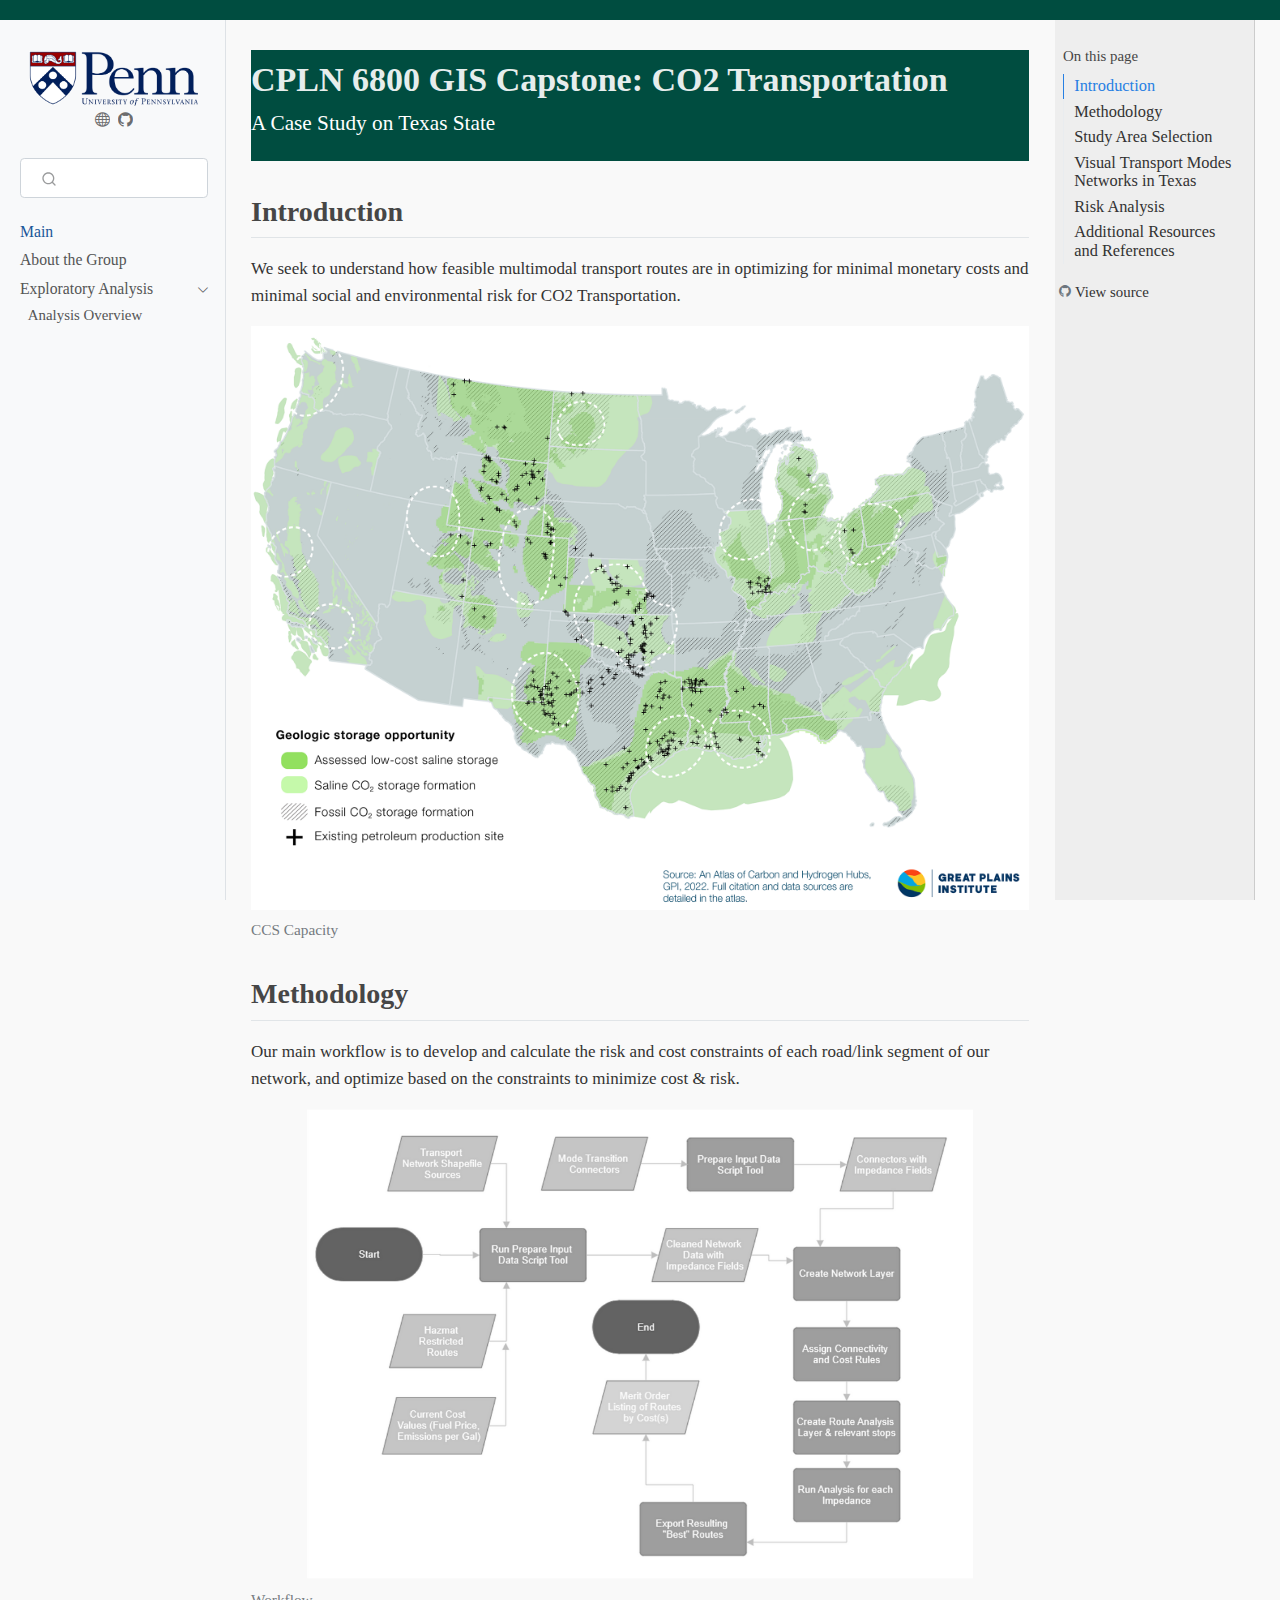
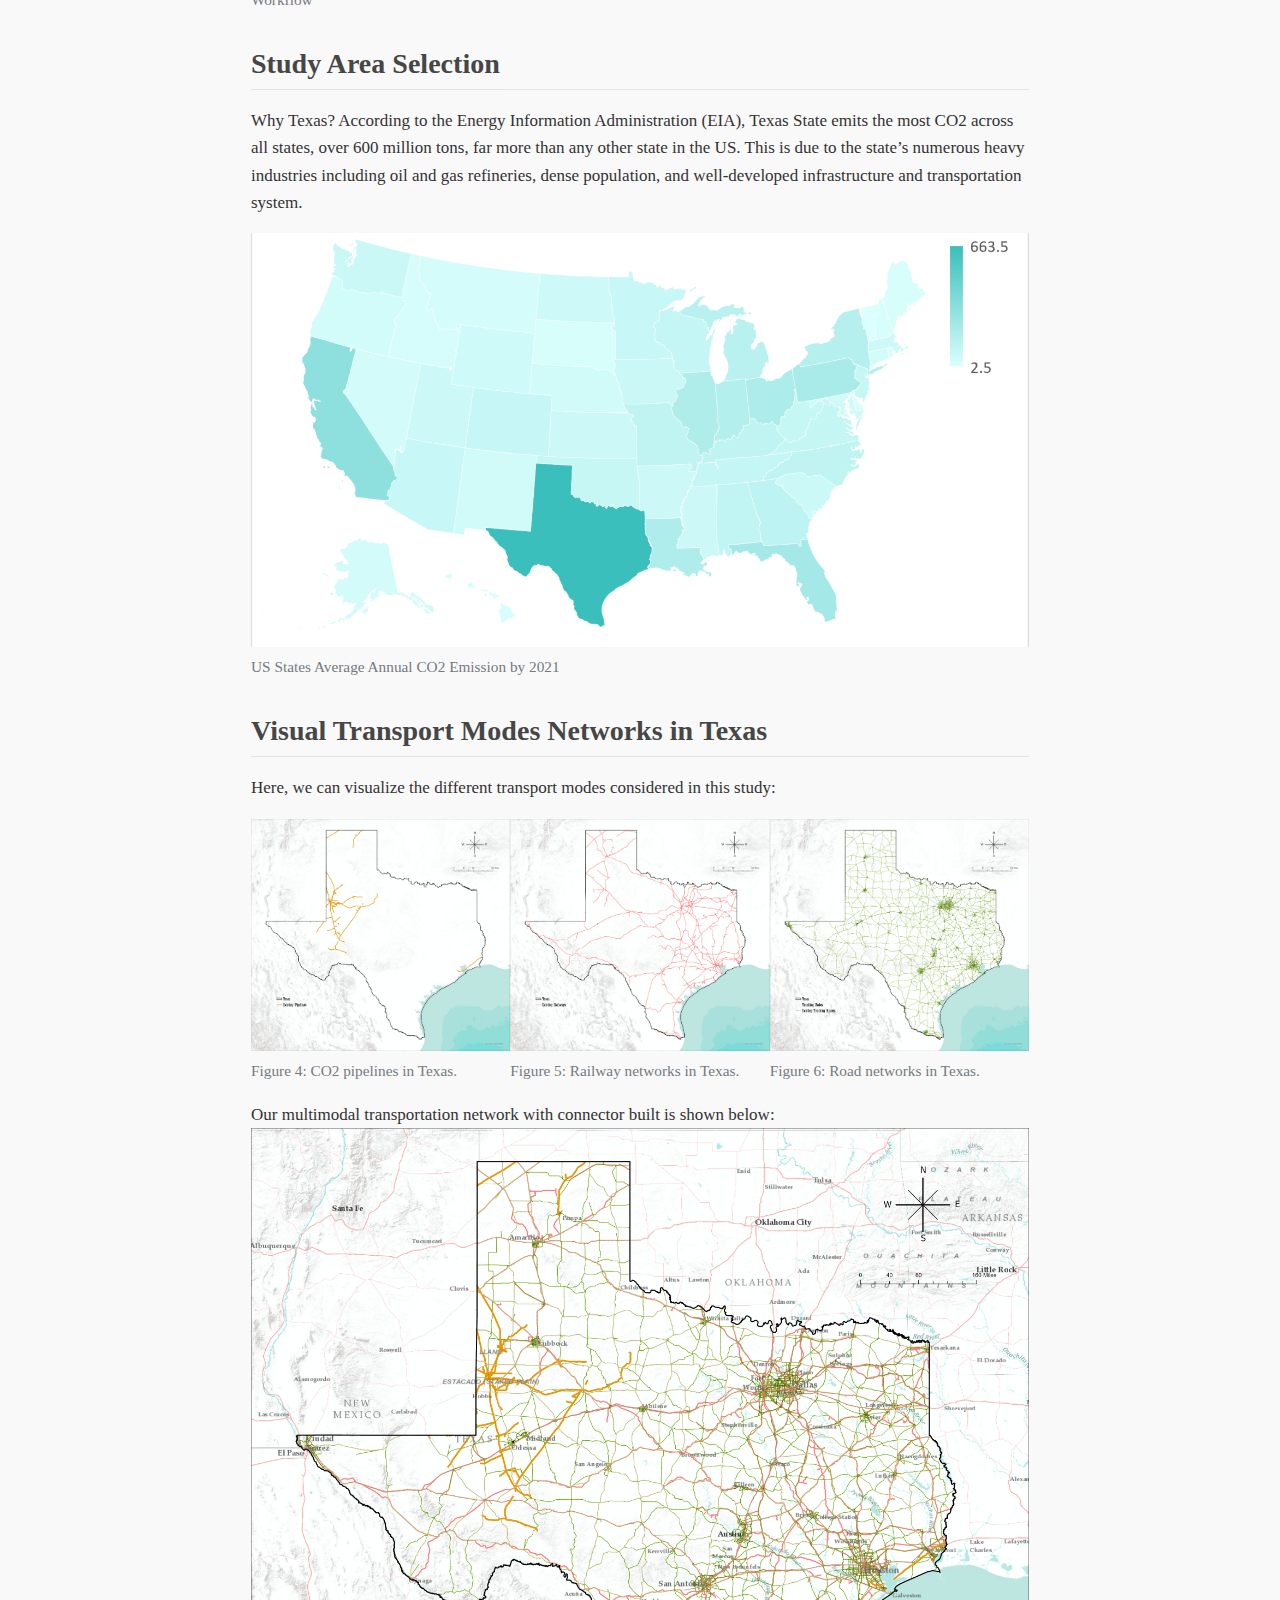
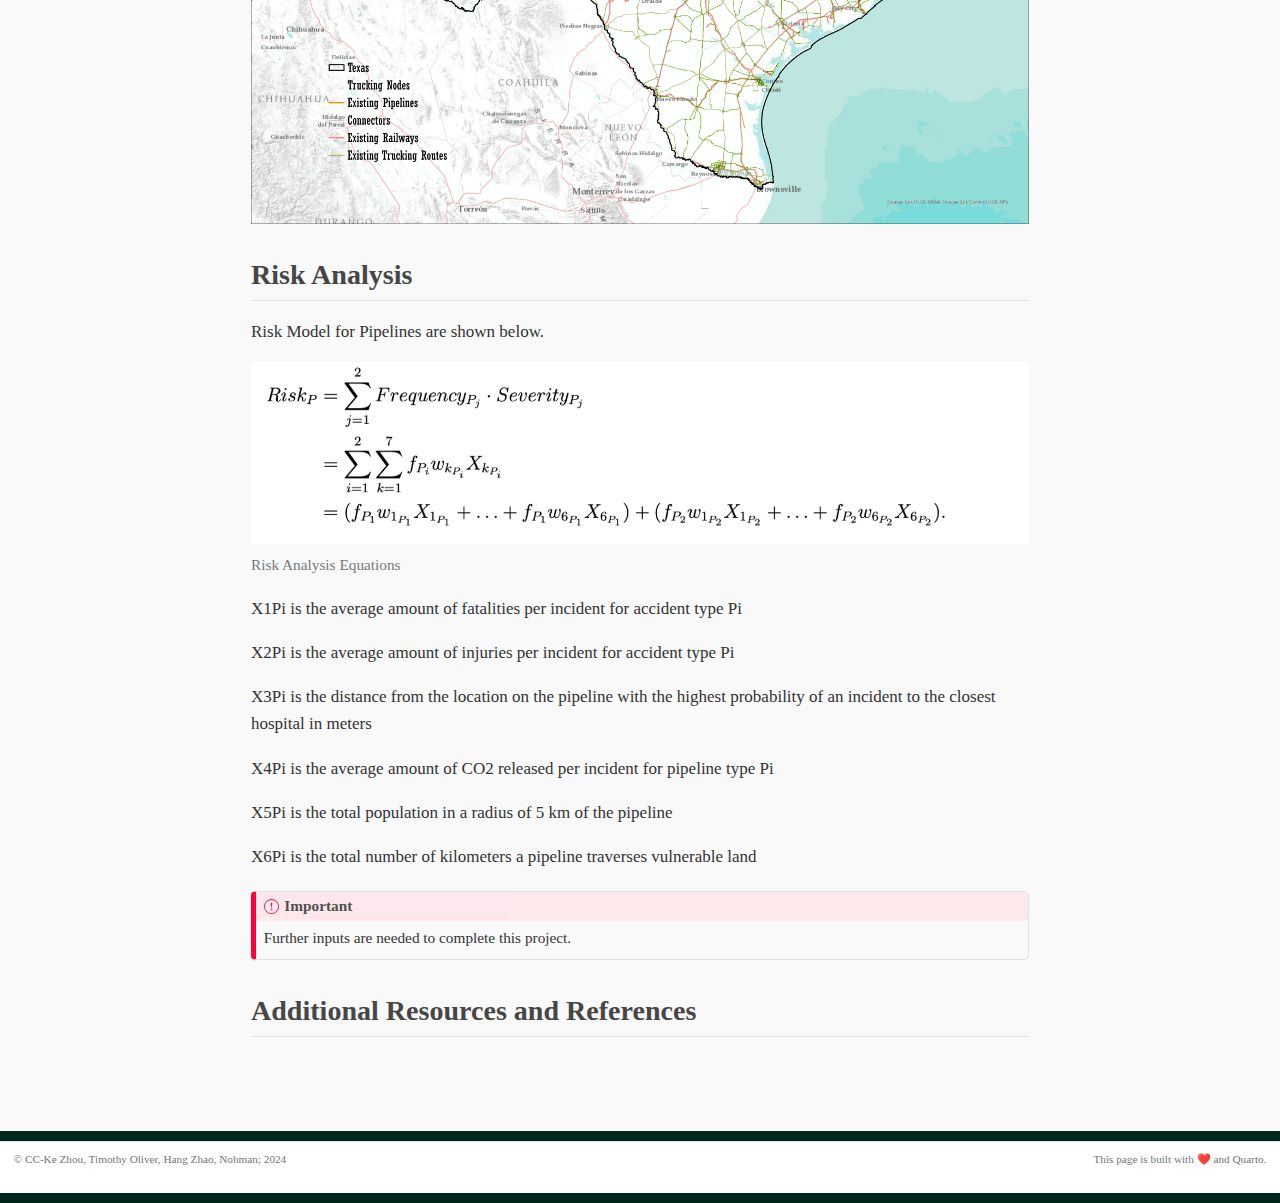
==== commit f8f11802: "change 3" ====
--- a/docs/index.html
+++ b/docs/index.html
@@ -110,7 +110,7 @@
         <li class="sidebar-item">
   <div class="sidebar-item-container"> 
   <a href="./about.html" class="sidebar-item-text sidebar-link">
- <span class="menu-text">About Professor</span></a>
+ <span class="menu-text">About the Group</span></a>
   </div>
 </li>
         <li class="sidebar-item sidebar-item-section">
@@ -143,8 +143,8 @@
   <li><a href="#introduction" id="toc-introduction" class="nav-link active" data-scroll-target="#introduction">Introduction</a></li>
   <li><a href="#methodology" id="toc-methodology" class="nav-link" data-scroll-target="#methodology">Methodology</a></li>
   <li><a href="#study-area-selection" id="toc-study-area-selection" class="nav-link" data-scroll-target="#study-area-selection">Study Area Selection</a></li>
-  <li><a href="#visual-overview-of-transport-networks-in-texas" id="toc-visual-overview-of-transport-networks-in-texas" class="nav-link" data-scroll-target="#visual-overview-of-transport-networks-in-texas">Visual Overview of Transport Networks in Texas</a></li>
-  <li><a href="#cost-and-risk-analysis" id="toc-cost-and-risk-analysis" class="nav-link" data-scroll-target="#cost-and-risk-analysis">Cost and Risk Analysis</a></li>
+  <li><a href="#visual-transport-modes-networks-in-texas" id="toc-visual-transport-modes-networks-in-texas" class="nav-link" data-scroll-target="#visual-transport-modes-networks-in-texas">Visual Transport Modes Networks in Texas</a></li>
+  <li><a href="#risk-analysis" id="toc-risk-analysis" class="nav-link" data-scroll-target="#risk-analysis">Risk Analysis</a></li>
   <li><a href="#additional-resources-and-references" id="toc-additional-resources-and-references" class="nav-link" data-scroll-target="#additional-resources-and-references">Additional Resources and References</a></li>
   </ul>
 <div class="toc-actions"><div><i class="bi bi-github"></i></div><div class="action-links"><p><a href="https://github.com/Cyanhang/CPLN6800/blob/main/index.qmd" class="toc-action">View source</a></p></div></div></nav>
@@ -179,19 +179,6 @@
 <figcaption class="figure-caption">CCS Capacity</figcaption>
 </figure>
 </div>
-<div class="callout callout-style-default callout-important callout-titled">
-<div class="callout-header d-flex align-content-center">
-<div class="callout-icon-container">
-<i class="callout-icon"></i>
-</div>
-<div class="callout-title-container flex-fill">
-Important
-</div>
-</div>
-<div class="callout-body-container callout-body">
-<p>Further inputs are needed to complete this project</p>
-</div>
-</div>
 </section>
 <section id="methodology" class="level2">
 <h2 class="anchored" data-anchor-id="methodology">Methodology</h2>
@@ -205,7 +192,7 @@
 </section>
 <section id="study-area-selection" class="level2">
 <h2 class="anchored" data-anchor-id="study-area-selection">Study Area Selection</h2>
-<p>Why Texas? According to Energy Information Administration (EIA), Texas State emits the most CO2 across all states, over 600 million tons, far more than any other states in the US. This is due to the state’s numerous heavy industries including oil and gas refineries, dense population, and well-developed infrastructure and transportation system.</p>
+<p>Why Texas? According to the Energy Information Administration (EIA), Texas State emits the most CO2 across all states, over 600 million tons, far more than any other state in the US. This is due to the state’s numerous heavy industries including oil and gas refineries, dense population, and well-developed infrastructure and transportation system.</p>
 <div class="quarto-figure quarto-figure-center">
 <figure class="figure">
 <p><img src="images/US-co2-state.png" class="img-fluid figure-img"></p>
@@ -213,23 +200,46 @@
 </figure>
 </div>
 </section>
-<section id="visual-overview-of-transport-networks-in-texas" class="level2">
-<h2 class="anchored" data-anchor-id="visual-overview-of-transport-networks-in-texas">Visual Overview of Transport Networks in Texas</h2>
+<section id="visual-transport-modes-networks-in-texas" class="level2">
+<h2 class="anchored" data-anchor-id="visual-transport-modes-networks-in-texas">Visual Transport Modes Networks in Texas</h2>
 <p>Here, we can visualize the different transport modes considered in this study:</p>
-<div style="display: flex; justify-content: space-around; align-items: center;">
-<p><img src="images/texas_pipe.jpg" alt="Transport Mode - CO2 Pipeline" style="width: 32%; margin: 5px; height: auto;"> <img src="images/texas_rail.jpg" alt="Transport Mode - Railway" style="width: 32%; margin: 5px; height: auto;"> <img src="images/texas_truck.jpg" alt="Transport Mode - Road for Truck" style="width: 32%; margin: 5px; height: auto;"></p>
-</div>
-<p>Our multimodal transportation network with connector built is shown below: <img src="images/texas2.jpg" class="img-fluid" alt="Texas Multimodal"></p>
+<div style="display: flex; justify-content: space-around; align-items: flex-end;">
+<figure class="figure">
+<img src="images/texas_pipe.jpg" alt="Transport Mode - CO2 Pipeline" style="width: 100%; height: auto;" class="figure-img">
+<figcaption class="figure-caption">
+Figure 4: CO2 pipelines in Texas.
+</figcaption>
+</figure>
+<figure class="figure">
+<img src="images/texas_rail.jpg" alt="Transport Mode - Railway" style="width: 100%; height: auto;" class="figure-img">
+<figcaption class="figure-caption">
+Figure 5: Railway networks in Texas.
+</figcaption>
+</figure>
+<figure class="figure">
+<img src="images/texas_truck.jpg" alt="Transport Mode - Road for Truck" style="width: 100%; height: auto;" class="figure-img">
+<figcaption class="figure-caption">
+Figure 6: Road networks in Texas.
+</figcaption>
+</figure>
+</div>
+<p>Our multimodal transportation network with connector built is shown below: <img src="images/texas2.jpg" class="img-fluid" data-fig-align="center" data-fig-cap="Figure 7: Texas multimodal transport network." alt="Texas Multimodal"></p>
 </section>
-<section id="cost-and-risk-analysis" class="level2">
-<h2 class="anchored" data-anchor-id="cost-and-risk-analysis">Cost and Risk Analysis</h2>
-<p>In this section, we analyze the costs associated with each transport mode and evaluate the associated social and environmental risks.</p>
+<section id="risk-analysis" class="level2">
+<h2 class="anchored" data-anchor-id="risk-analysis">Risk Analysis</h2>
+<p>Risk Model for Pipelines are shown below.</p>
 <div class="quarto-figure quarto-figure-center">
 <figure class="figure">
-<p><img src="images/Risk Equations.png" class="img-fluid figure-img"></p>
+<p><img src="images/riskequation.png" class="img-fluid figure-img"></p>
 <figcaption class="figure-caption">Risk Analysis Equations</figcaption>
 </figure>
 </div>
+<p>X1Pi is the average amount of fatalities per incident for accident type Pi</p>
+<p>X2Pi is the average amount of injuries per incident for accident type Pi</p>
+<p>X3Pi is the distance from the location on the pipeline with the highest probability of an incident to the closest hospital in meters</p>
+<p>X4Pi is the average amount of CO2 released per incident for pipeline type Pi</p>
+<p>X5Pi is the total population in a radius of 5 km of the pipeline</p>
+<p>X6Pi is the total number of kilometers a pipeline traverses vulnerable land</p>
 <div class="callout callout-style-default callout-important callout-titled">
 <div class="callout-header d-flex align-content-center">
 <div class="callout-icon-container">
@@ -240,7 +250,7 @@
 </div>
 </div>
 <div class="callout-body-container callout-body">
-<p>Further inputs are needed to complete this</p>
+<p>Further inputs are needed to complete this project.</p>
 </div>
 </div>
 </section>
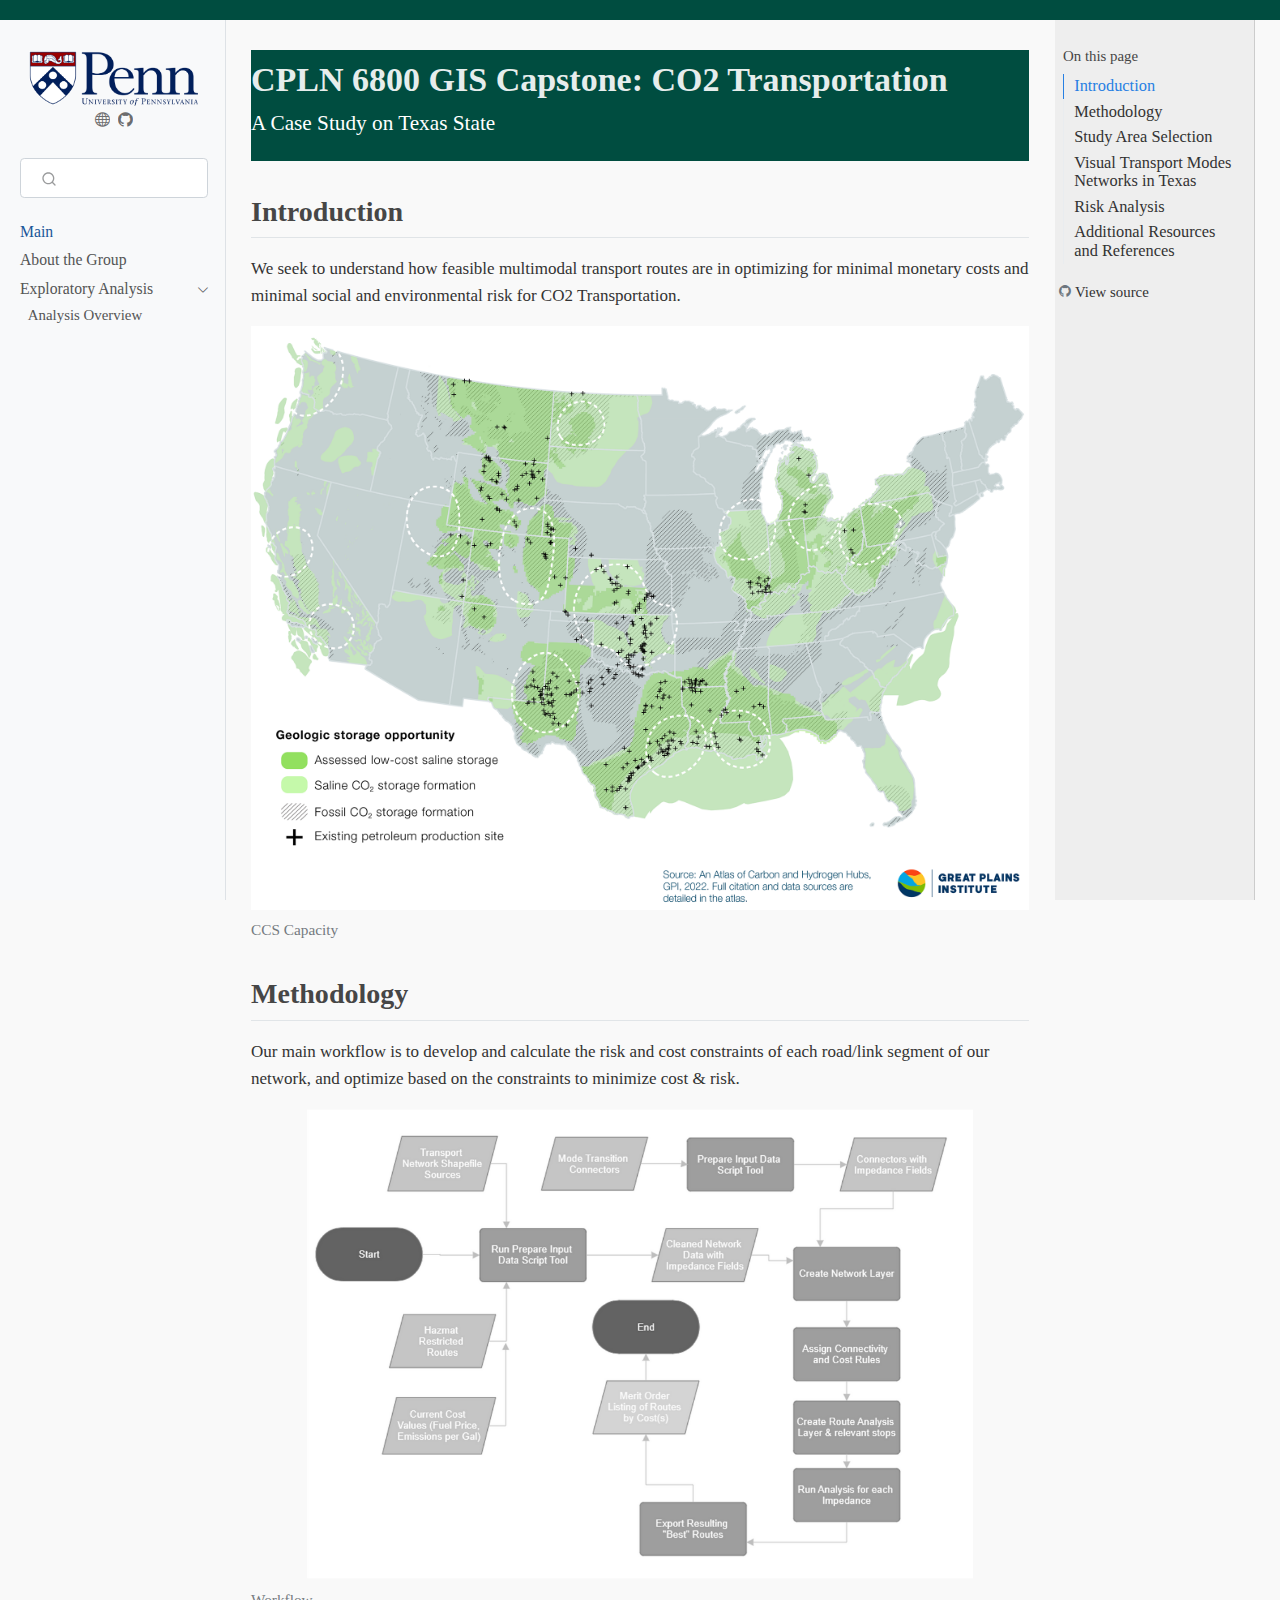
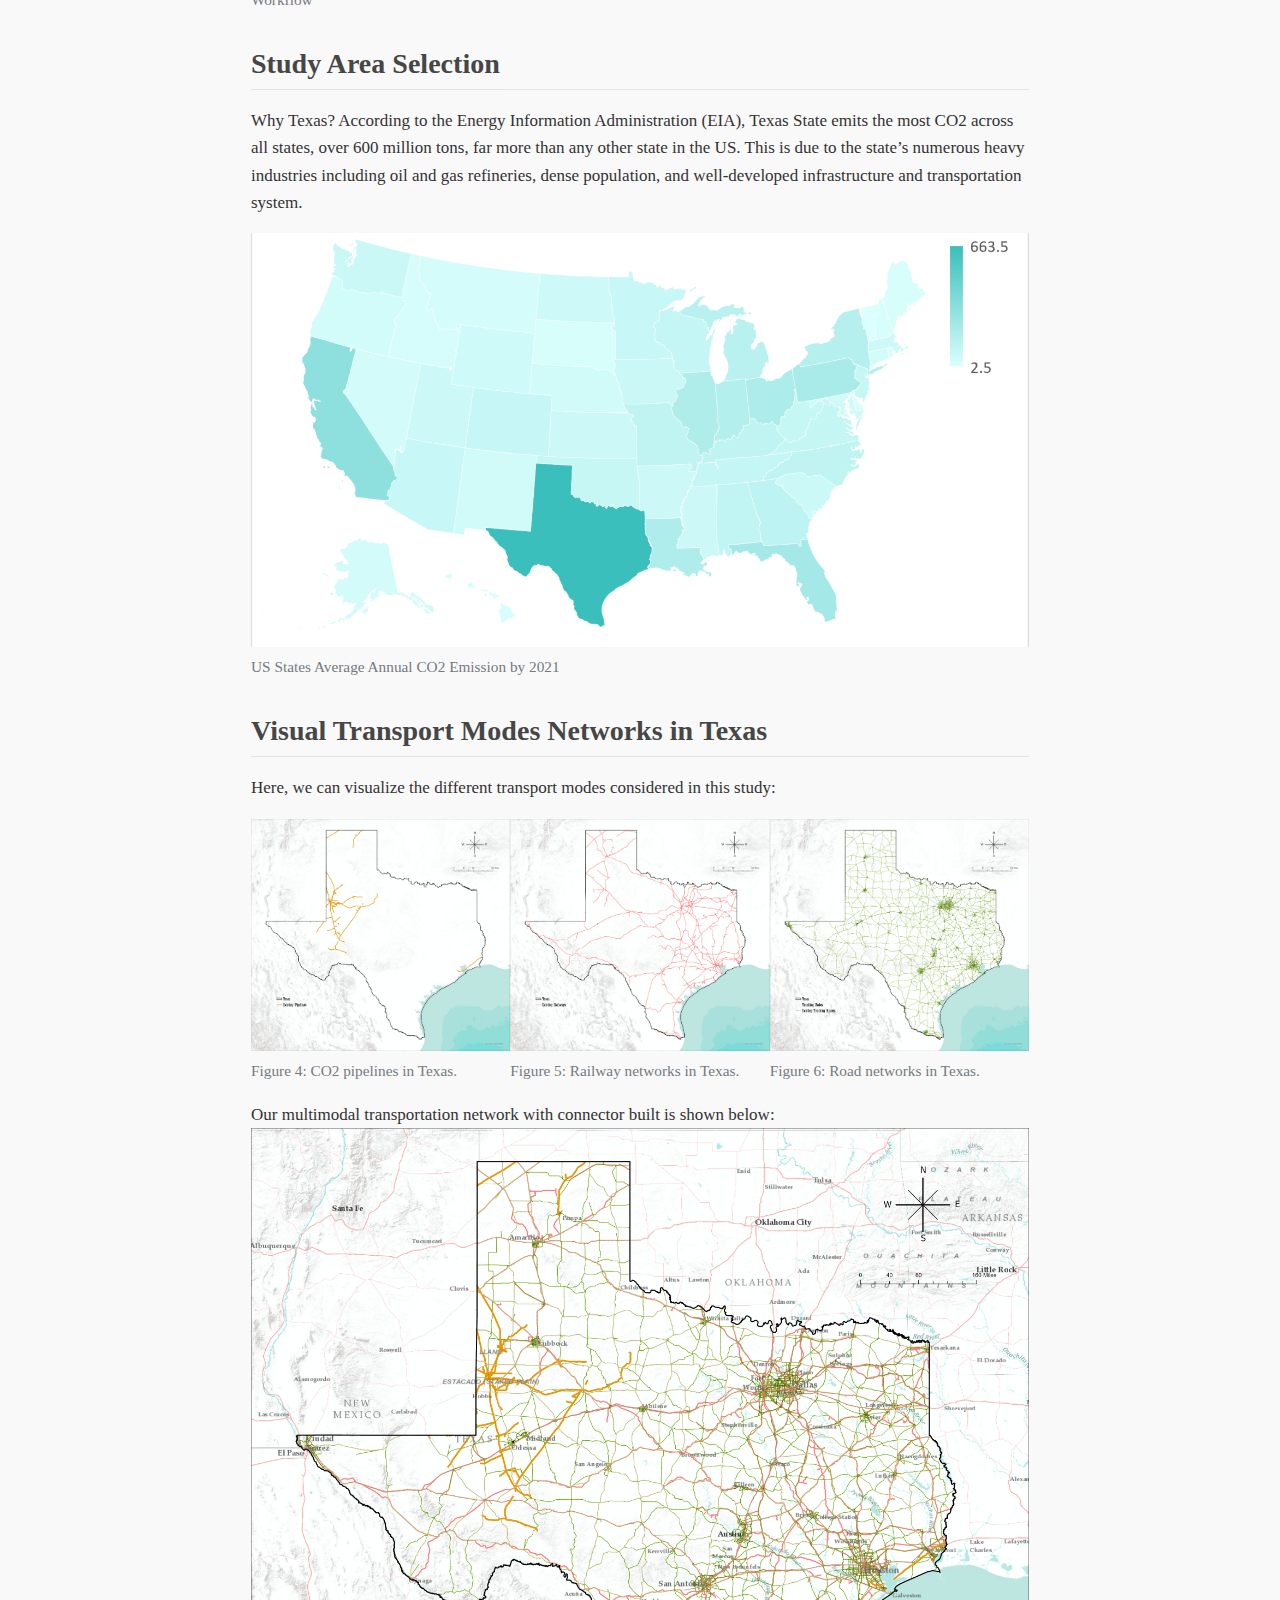
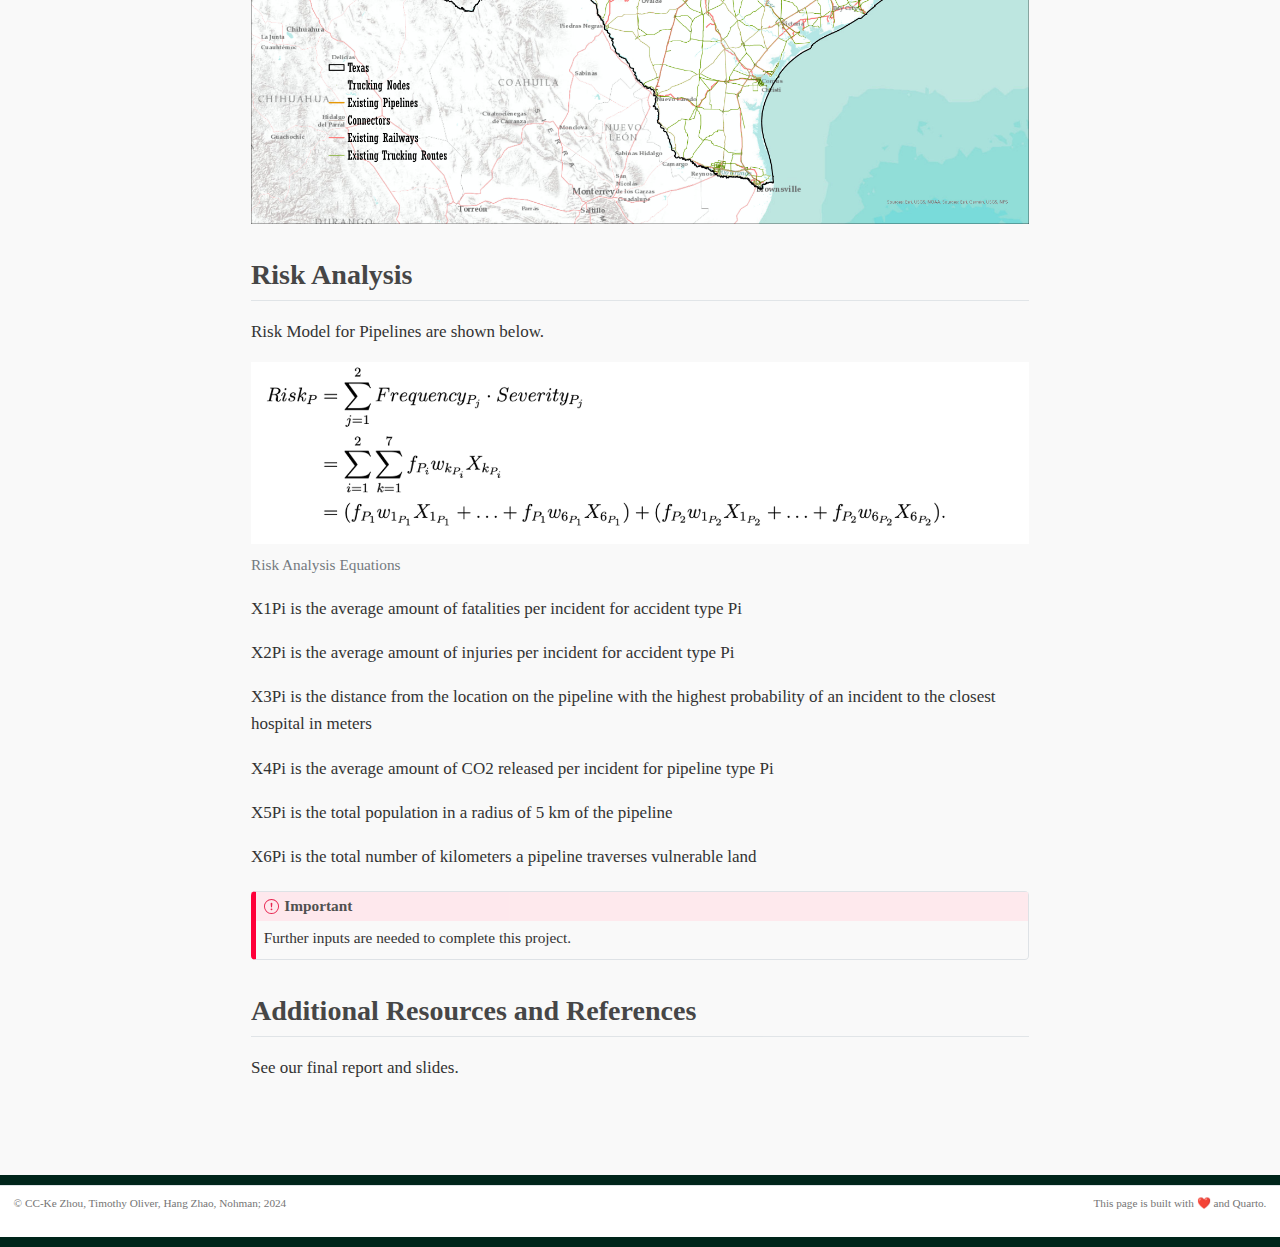
==== commit 055e061b: "minor change" ====
--- a/docs/index.html
+++ b/docs/index.html
@@ -256,6 +256,7 @@
 </section>
 <section id="additional-resources-and-references" class="level2">
 <h2 class="anchored" data-anchor-id="additional-resources-and-references">Additional Resources and References</h2>
+<p>See our final report and slides.</p>
 
 
 </section>
